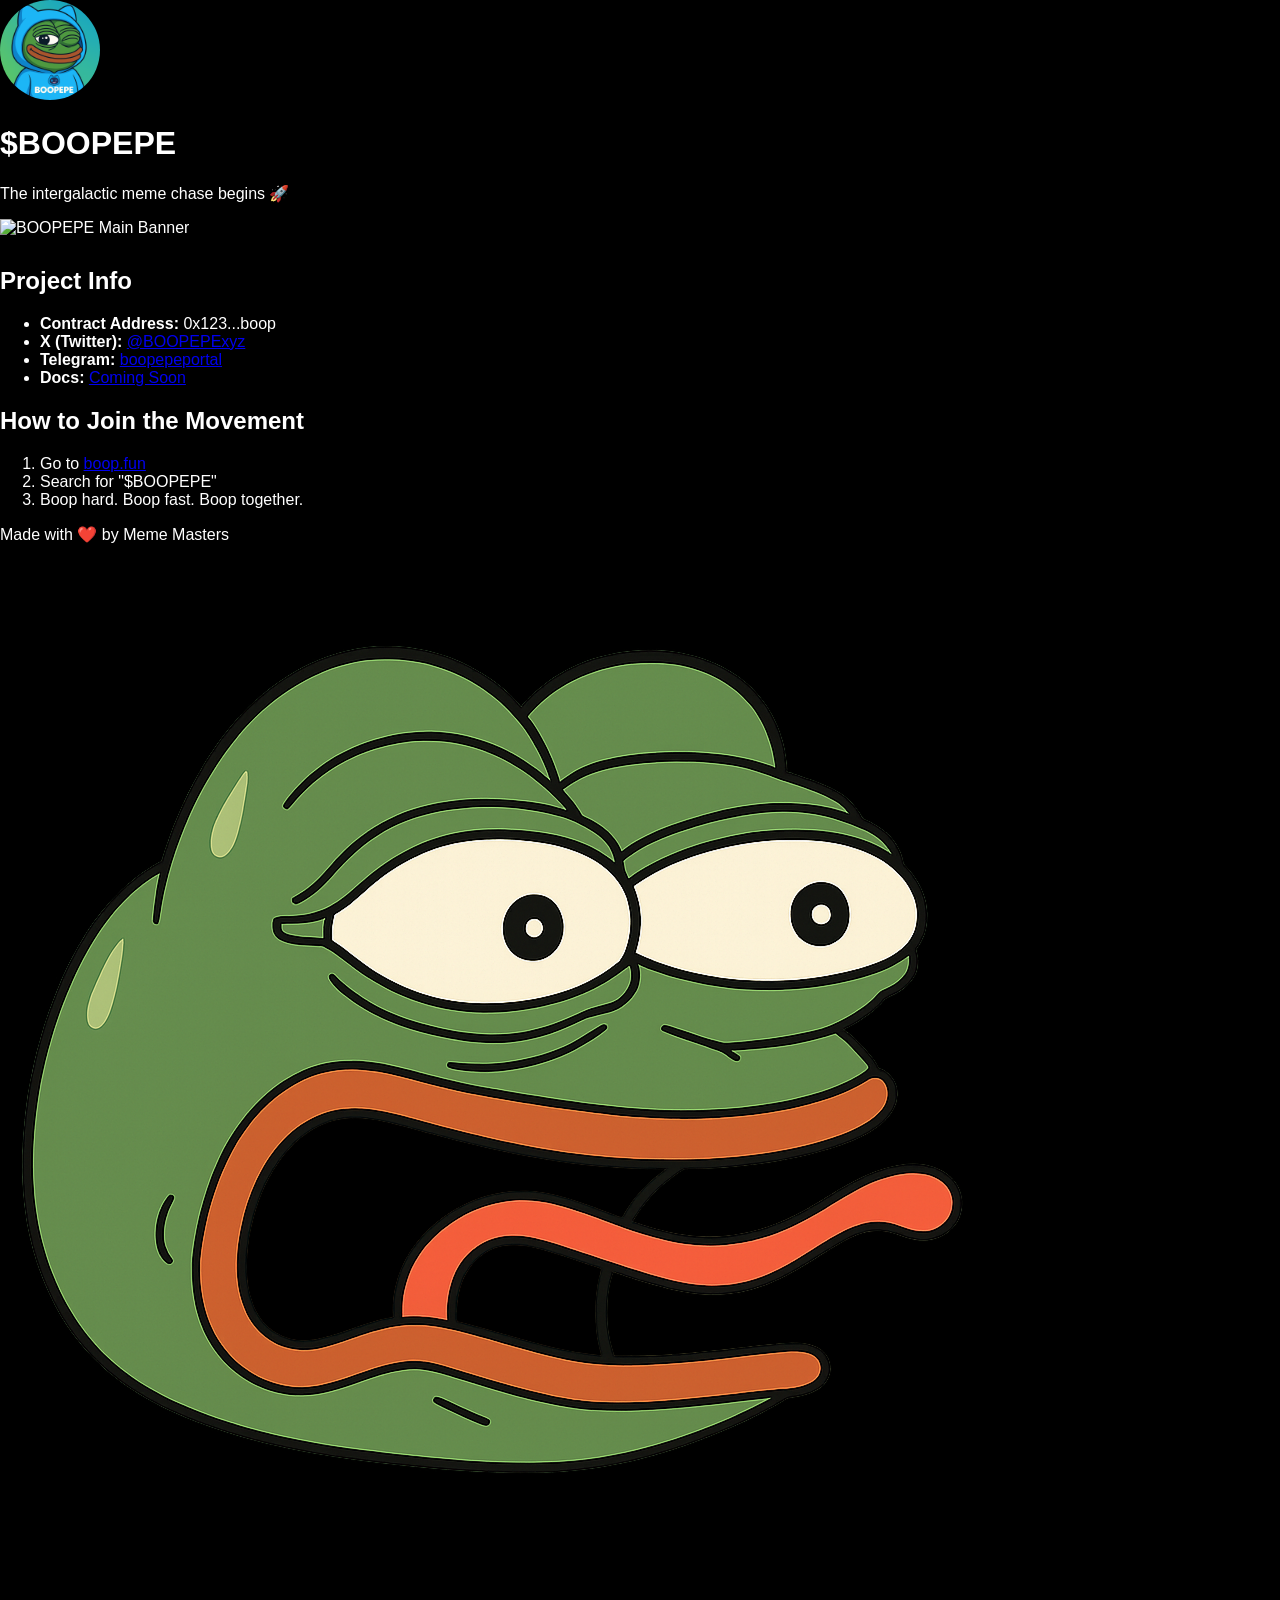
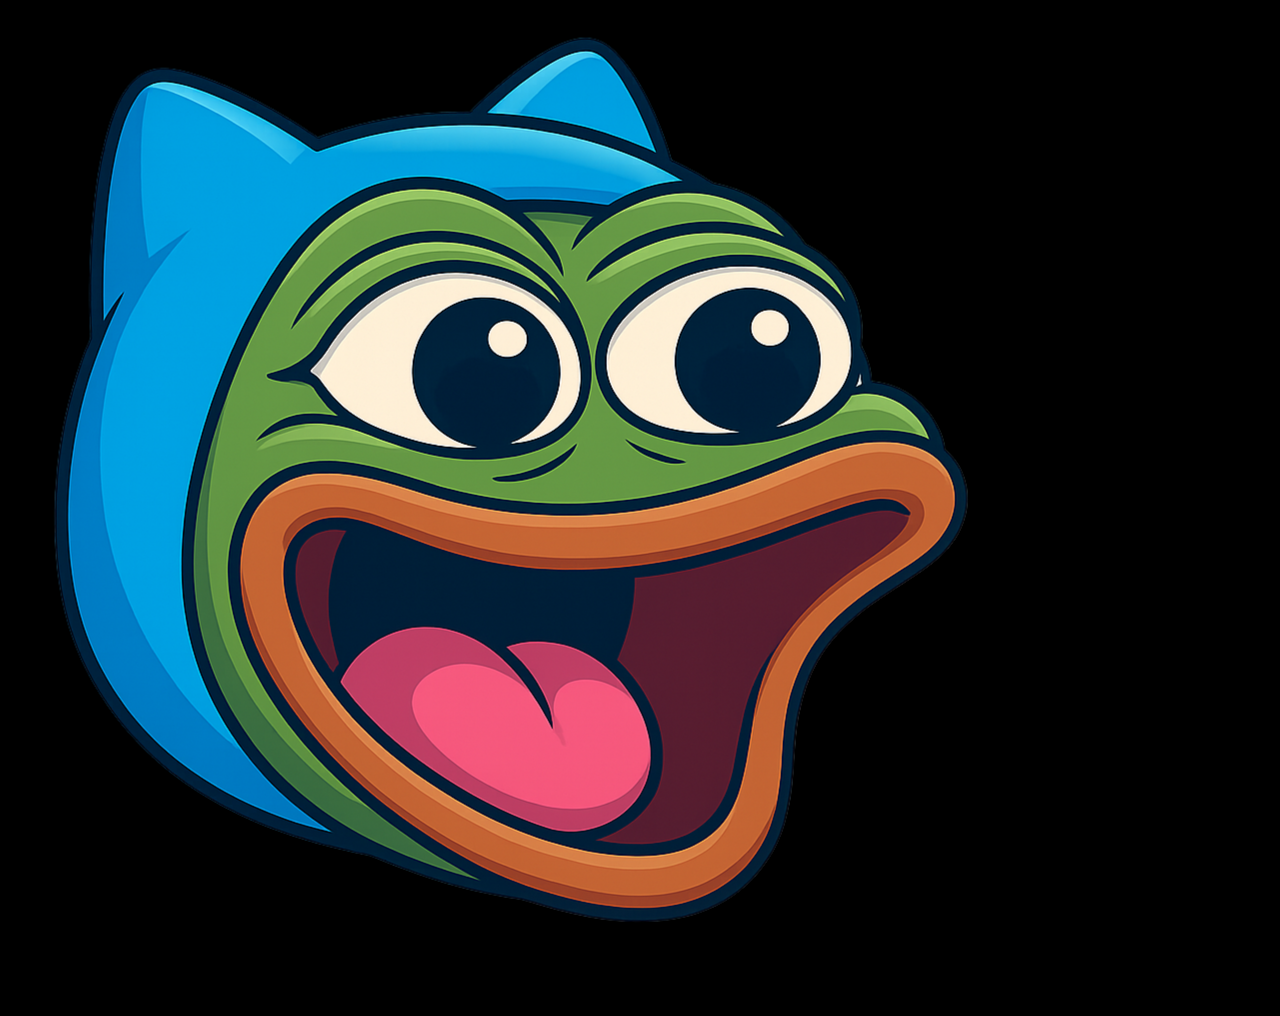
==== index.html @ b784c228 "Update index.html" ====
<!DOCTYPE html>
<html lang="en">
<head>
  <meta charset="UTF-8" />
  <meta name="viewport" content="width=device-width, initial-scale=1.0" />
  <title>BOOPEPE | Meme Revolution</title>
  <link rel="stylesheet" href="style.css" />
  <link href="https://fonts.googleapis.com/css2?family=Press+Start+2P&family=Inter:wght@400;700&display=swap" rel="stylesheet">
</head>
<body>
  <div class="wrapper">
    <header class="hero">
      <img src="avatar.png" alt="BOOPEPE Avatar" class="avatar" />
      <div class="hero-text">
        <h1>$BOOPEPE</h1>
        <p>The intergalactic meme chase begins 🚀</p>
      </div>
    </header>

    <section class="main-banner">
      <img src="main.png" alt="BOOPEPE Main Banner" class="main-image" />
    </section>

    <section class="info">
      <h2>Project Info</h2>
      <ul>
        <li><strong>Contract Address:</strong> <span class="copy">0x123...boop</span></li>
        <li><strong>X (Twitter):</strong> <a href="https://x.com/BOOPEPExyz" target="_blank">@BOOPEPExyz</a></li>
        <li><strong>Telegram:</strong> <a href="https://t.me/boopepeportal" target="_blank">boopepeportal</a></li>
        <li><strong>Docs:</strong> <a href="#" target="_blank">Coming Soon</a></li>
      </ul>
    </section>

    <section class="how-to">
      <h2>How to Join the Movement</h2>
      <ol>
        <li>Go to <a href="https://boop.fun" target="_blank">boop.fun</a></li>
        <li>Search for "$BOOPEPE"</li>
        <li>Boop hard. Boop fast. Boop together.</li>
      </ol>
    </section>

    <footer>
      <p>Made with ❤️ by Meme Masters</p>
    </footer>
  </div>

  <img src="peperun.png" id="pepe" class="runner" alt="Pepe running" />
  <img src="poopepeeat.png" id="poopepe" class="chaser" alt="BOOPEPE chasing" />
  <audio id="bonkSound" src="bonk.mp3"></audio>

  <script>
    const pepe = document.getElementById("pepe");
    const poopepe = document.getElementById("poopepe");
    const sound = document.getElementById("bonkSound");

    let mouseX = 0;
    let mouseY = 0;
    let x = 100;
    let y = 100;
    let chaseX = 50;
    let chaseY = 50;

    document.addEventListener("mousemove", (e) => {
      mouseX = e.clientX;
      mouseY = e.clientY;
    });

    function moveCharacters() {
      x += (mouseX - x) * 0.1;
      y += (mouseY - y) * 0.1;
      chaseX += (x - chaseX) * 0.08;
      chaseY += (y - chaseY) * 0.08;

      pepe.style.transform = `translate(${x}px, ${y}px)`;
      poopepe.style.transform = `translate(${chaseX}px, ${chaseY}px)`;

      const distance = Math.hypot(chaseX - x, chaseY - y);
      if (distance < 50) {
        sound.play();
      }

      requestAnimationFrame(moveCharacters);
    }

    moveCharacters();
  </script>
</body>
</html>
---- style.css ----
body {
  margin: 0;
  padding: 0;
  background: #000;
  font-family: sans-serif;
  color: #fff;
  overflow-y: scroll;
}

#main-container {
  padding: 40px;
  text-align: center;
}

.avatar {
  width: 100px;
  border-radius: 50%;
}

.main-meme, .rocket {
  width: 80%;
  max-width: 600px;
  margin-top: 20px;
}

.info {
  margin-top: 30px;
  font-size: 16px;
}

.character {
  position: absolute;
  width: 80px;
  transition: 0.05s;
  pointer-events: none;
  z-index: 999;
}
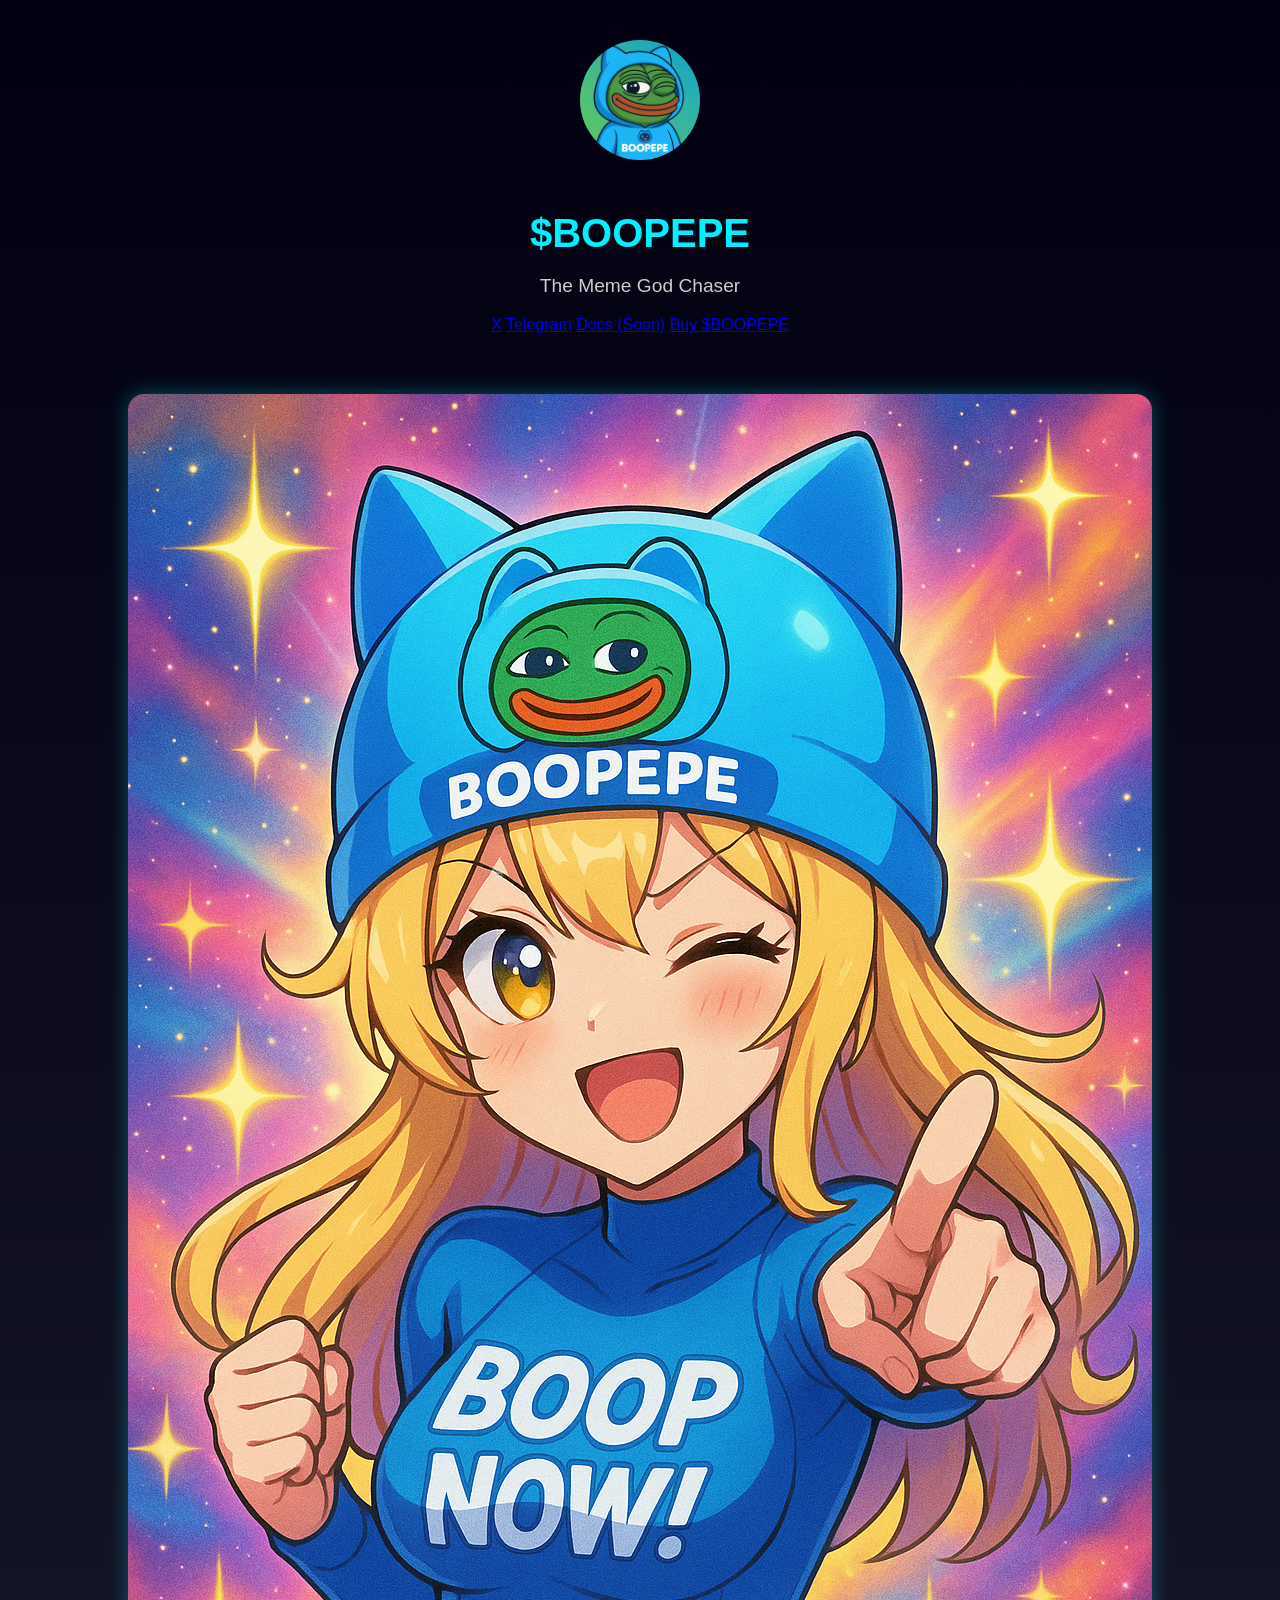
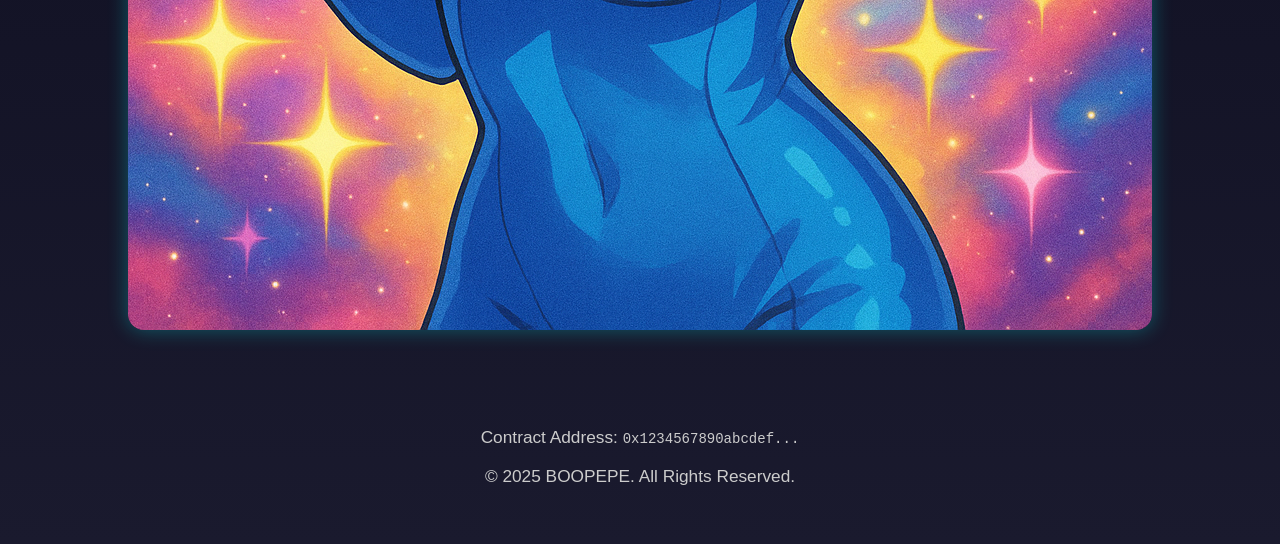
==== commit 83e5e5b5: "Update index.html" ====
--- a/index.html
+++ b/index.html
@@ -3,87 +3,80 @@
 <head>
   <meta charset="UTF-8" />
   <meta name="viewport" content="width=device-width, initial-scale=1.0" />
-  <title>BOOPEPE | Meme Revolution</title>
+  <title>$BOOPEPE - Meme Revolution</title>
   <link rel="stylesheet" href="style.css" />
-  <link href="https://fonts.googleapis.com/css2?family=Press+Start+2P&family=Inter:wght@400;700&display=swap" rel="stylesheet">
 </head>
 <body>
-  <div class="wrapper">
-    <header class="hero">
-      <img src="avatar.png" alt="BOOPEPE Avatar" class="avatar" />
-      <div class="hero-text">
-        <h1>$BOOPEPE</h1>
-        <p>The intergalactic meme chase begins 🚀</p>
-      </div>
-    </header>
+  <header class="hero">
+    <img src="avatar.png" alt="$BOOPEPE Avatar" class="avatar" />
+    <h1 class="title">$BOOPEPE</h1>
+    <p class="tagline">The Meme God Chaser</p>
+    <div class="links">
+      <a href="https://x.com/BOOPEPExyz" target="_blank">X</a>
+      <a href="https://t.me/boopepeportal" target="_blank">Telegram</a>
+      <a href="#" target="_blank">Docs (Soon)</a>
+      <a href="#" target="_blank">Buy $BOOPEPE</a>
+    </div>
+  </header>
 
-    <section class="main-banner">
-      <img src="main.png" alt="BOOPEPE Main Banner" class="main-image" />
-    </section>
+  <main>
+    <img src="main-banner.png" alt="$BOOPEPE Main Banner" class="main-banner" />
+  </main>
 
-    <section class="info">
-      <h2>Project Info</h2>
-      <ul>
-        <li><strong>Contract Address:</strong> <span class="copy">0x123...boop</span></li>
-        <li><strong>X (Twitter):</strong> <a href="https://x.com/BOOPEPExyz" target="_blank">@BOOPEPExyz</a></li>
-        <li><strong>Telegram:</strong> <a href="https://t.me/boopepeportal" target="_blank">boopepeportal</a></li>
-        <li><strong>Docs:</strong> <a href="#" target="_blank">Coming Soon</a></li>
-      </ul>
-    </section>
+  <footer>
+    <p>Contract Address: <code>0x1234567890abcdef...</code></p>
+    <p>© 2025 BOOPEPE. All Rights Reserved.</p>
+  </footer>
 
-    <section class="how-to">
-      <h2>How to Join the Movement</h2>
-      <ol>
-        <li>Go to <a href="https://boop.fun" target="_blank">boop.fun</a></li>
-        <li>Search for "$BOOPEPE"</li>
-        <li>Boop hard. Boop fast. Boop together.</li>
-      </ol>
-    </section>
+  <!-- Animated Runners -->
+  <img src="peperun.png" id="peperun" class="runner" />
+  <img src="poopepeeat.png" id="poopepeeat" class="runner" />
 
-    <footer>
-      <p>Made with ❤️ by Meme Masters</p>
-    </footer>
-  </div>
-
-  <img src="peperun.png" id="pepe" class="runner" alt="Pepe running" />
-  <img src="poopepeeat.png" id="poopepe" class="chaser" alt="BOOPEPE chasing" />
   <audio id="bonkSound" src="bonk.mp3"></audio>
 
   <script>
-    const pepe = document.getElementById("pepe");
-    const poopepe = document.getElementById("poopepe");
-    const sound = document.getElementById("bonkSound");
+    const pepe = document.getElementById("peperun");
+    const poopepe = document.getElementById("poopepeeat");
+    const bonkSound = document.getElementById("bonkSound");
 
-    let mouseX = 0;
-    let mouseY = 0;
-    let x = 100;
-    let y = 100;
-    let chaseX = 50;
-    let chaseY = 50;
+    let mouseX = 0, mouseY = 0;
 
     document.addEventListener("mousemove", (e) => {
       mouseX = e.clientX;
       mouseY = e.clientY;
     });
 
-    function moveCharacters() {
-      x += (mouseX - x) * 0.1;
-      y += (mouseY - y) * 0.1;
-      chaseX += (x - chaseX) * 0.08;
-      chaseY += (y - chaseY) * 0.08;
+    function movePepe() {
+      const rect = pepe.getBoundingClientRect();
+      const dx = mouseX - rect.left;
+      const dy = mouseY - rect.top;
+      pepe.style.left = rect.left + dx * 0.05 + "px";
+      pepe.style.top = rect.top + dy * 0.05 + "px";
 
-      pepe.style.transform = `translate(${x}px, ${y}px)`;
-      poopepe.style.transform = `translate(${chaseX}px, ${chaseY}px)`;
+      const px = parseFloat(pepe.style.left) || 0;
+      const py = parseFloat(pepe.style.top) || 0;
+      const dx2 = px - (parseFloat(poopepe.style.left) || 0);
+      const dy2 = py - (parseFloat(poopepe.style.top) || 0);
+      poopepe.style.left = (parseFloat(poopepe.style.left) || 0) + dx2 * 0.04 + "px";
+      poopepe.style.top = (parseFloat(poopepe.style.top) || 0) + dy2 * 0.04 + "px";
 
-      const distance = Math.hypot(chaseX - x, chaseY - y);
-      if (distance < 50) {
-        sound.play();
-      }
+      // Distance to trigger bonk
+      const dist = Math.sqrt(dx2 * dx2 + dy2 * dy2);
+      if (dist < 50) bonkSound.play();
 
-      requestAnimationFrame(moveCharacters);
+      requestAnimationFrame(movePepe);
     }
 
-    moveCharacters();
+    // Initial position
+    pepe.style.position = "absolute";
+    pepe.style.left = "300px";
+    pepe.style.top = "300px";
+
+    poopepe.style.position = "absolute";
+    poopepe.style.left = "100px";
+    poopepe.style.top = "100px";
+
+    movePepe();
   </script>
 </body>
 </html>
--- a/style.css
+++ b/style.css
@@ -1,37 +1,105 @@
+/* style.css mới cho trang web BOOPEPE */
+
 body {
   margin: 0;
-  padding: 0;
-  background: #000;
-  font-family: sans-serif;
-  color: #fff;
-  overflow-y: scroll;
+  font-family: 'Segoe UI', Tahoma, Geneva, Verdana, sans-serif;
+  background: linear-gradient(to bottom, #000010, #1a1a2e);
+  color: white;
+  overflow-x: hidden;
+  min-height: 100vh;
 }
 
-#main-container {
-  padding: 40px;
+header {
   text-align: center;
+  padding: 40px 20px 20px 20px;
 }
 
-.avatar {
-  width: 100px;
+header img {
+  width: 120px;
   border-radius: 50%;
+  margin-bottom: 20px;
 }
 
-.main-meme, .rocket {
-  width: 80%;
-  max-width: 600px;
-  margin-top: 20px;
+h1 {
+  font-size: 2.5em;
+  margin-bottom: 10px;
+  color: #00f0ff;
+}
+
+p {
+  font-size: 1.2em;
+  color: #cccccc;
+}
+
+.main-banner {
+  display: block;
+  max-width: 90%;
+  margin: 40px auto;
+  border-radius: 16px;
+  box-shadow: 0 0 20px rgba(0, 255, 255, 0.3);
 }
 
 .info {
-  margin-top: 30px;
-  font-size: 16px;
+  text-align: center;
+  margin: 40px 20px;
+}
+
+.info a {
+  display: block;
+  color: #00f0ff;
+  font-weight: bold;
+  margin: 10px 0;
+  text-decoration: none;
+  transition: 0.3s;
+}
+
+.info a:hover {
+  color: #ff00aa;
+}
+
+canvas {
+  position: fixed;
+  top: 0;
+  left: 0;
+  pointer-events: none;
+  z-index: 1;
+}
+
+#game-container {
+  position: relative;
+  z-index: 2;
 }
 
 .character {
   position: absolute;
-  width: 80px;
-  transition: 0.05s;
-  pointer-events: none;
-  z-index: 999;
+  width: 64px;
+  height: 64px;
+  transition: transform 0.1s linear;
+  z-index: 3;
 }
+
+footer {
+  text-align: center;
+  padding: 40px 20px;
+  font-size: 0.9em;
+  color: #777;
+}
+
+@media screen and (max-width: 768px) {
+  h1 {
+    font-size: 2em;
+  }
+
+  p {
+    font-size: 1em;
+  }
+
+  .main-banner {
+    width: 95%;
+  }
+
+  .character {
+    width: 48px;
+    height: 48px;
+  }
+}
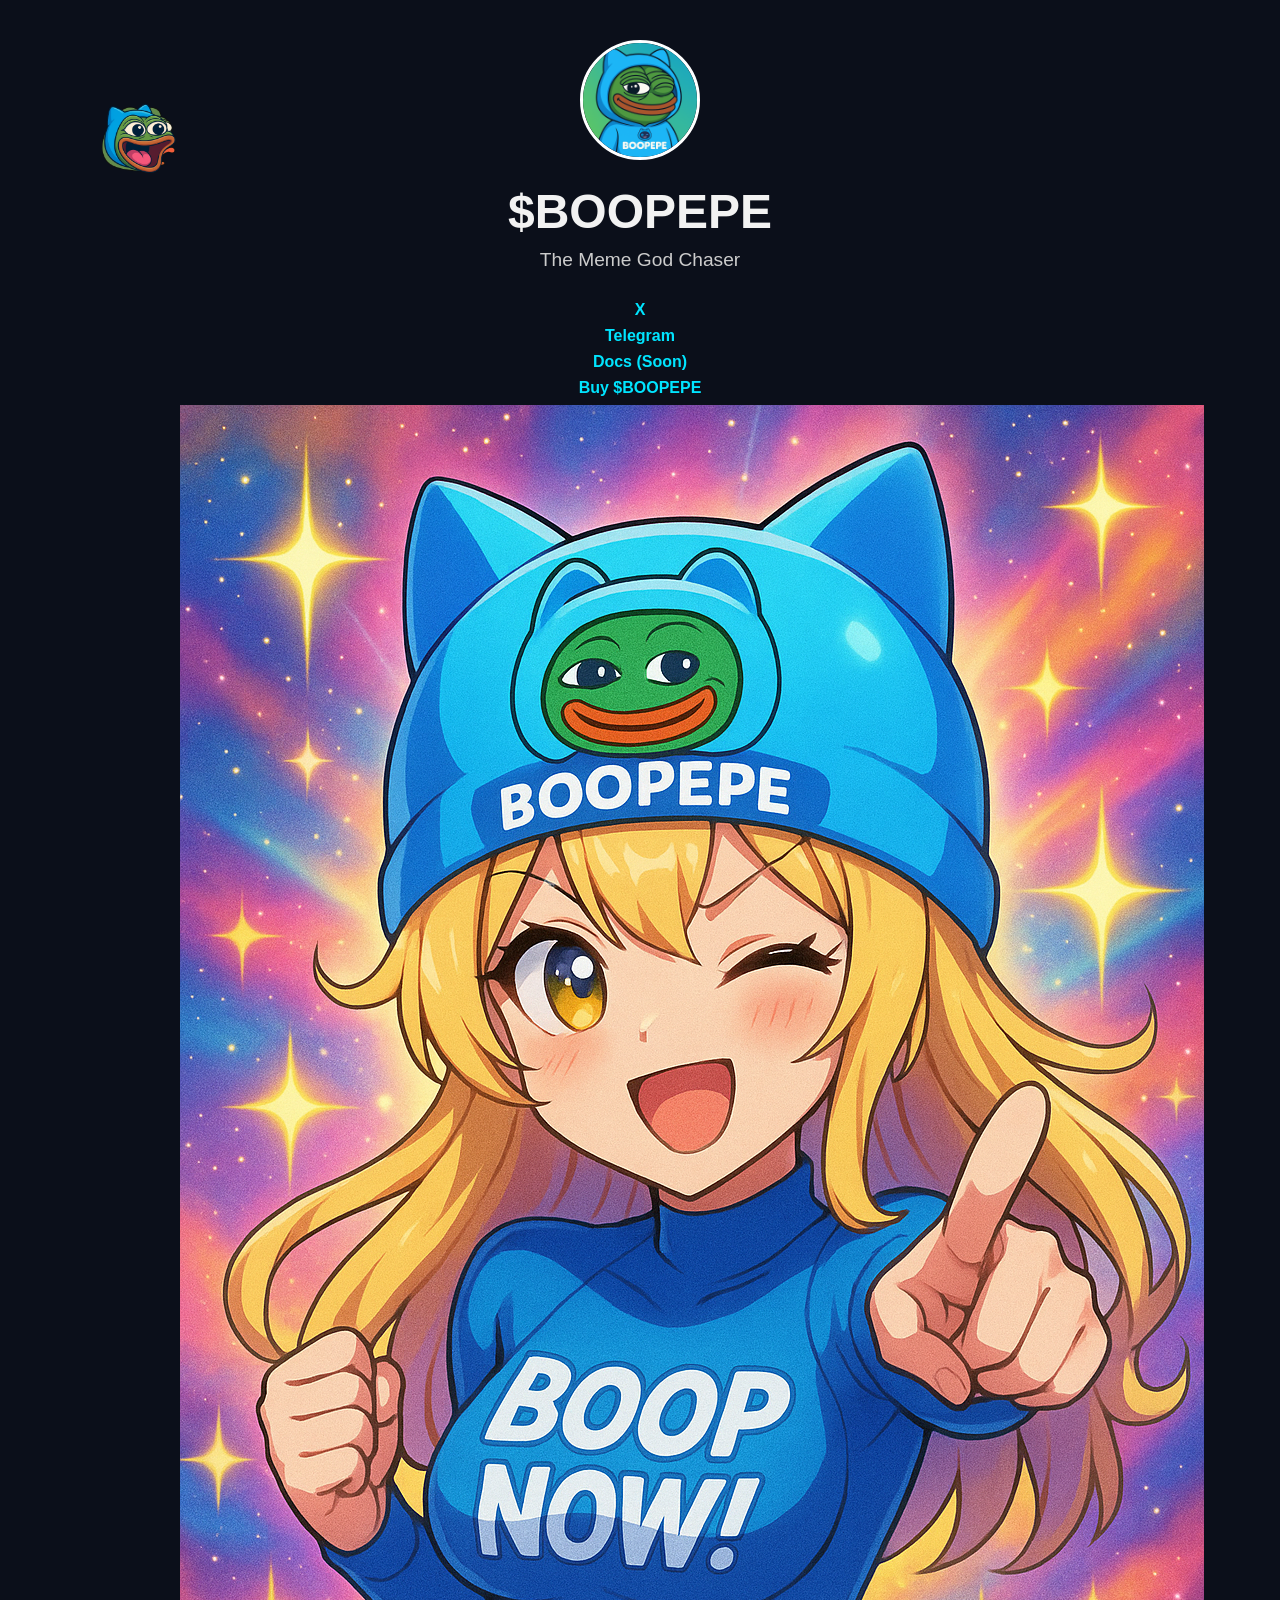
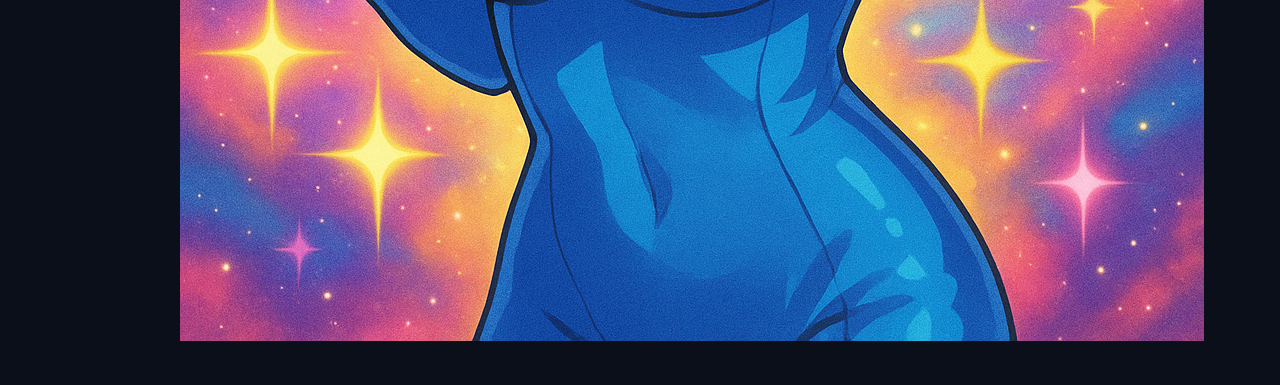
==== commit ef320f8c: "Update index.html" ====
--- a/index.html
+++ b/index.html
@@ -3,80 +3,69 @@
 <head>
   <meta charset="UTF-8" />
   <meta name="viewport" content="width=device-width, initial-scale=1.0" />
-  <title>$BOOPEPE - Meme Revolution</title>
+  <title>$BOOPEPE</title>
   <link rel="stylesheet" href="style.css" />
 </head>
 <body>
-  <header class="hero">
-    <img src="avatar.png" alt="$BOOPEPE Avatar" class="avatar" />
-    <h1 class="title">$BOOPEPE</h1>
-    <p class="tagline">The Meme God Chaser</p>
-    <div class="links">
-      <a href="https://x.com/BOOPEPExyz" target="_blank">X</a>
-      <a href="https://t.me/boopepeportal" target="_blank">Telegram</a>
-      <a href="#" target="_blank">Docs (Soon)</a>
-      <a href="#" target="_blank">Buy $BOOPEPE</a>
-    </div>
-  </header>
+  <div class="container">
+    <header>
+      <img src="avatar.png" alt="$BOOPEPE Avatar" class="avatar" />
+      <h1>$BOOPEPE</h1>
+      <p class="subtitle">The Meme God Chaser</p>
+      <div class="links">
+        <a href="https://x.com/BOOPEPExyz" target="_blank">X</a>
+        <a href="https://t.me/boopepeportal" target="_blank">Telegram</a>
+        <a href="#">Docs (Soon)</a>
+        <a href="#">Buy $BOOPEPE</a>
+      </div>
+    </header>
 
-  <main>
-    <img src="main-banner.png" alt="$BOOPEPE Main Banner" class="main-banner" />
-  </main>
+    <main>
+      <img src="main-banner.png" alt="Main Banner" class="main-banner" />
+    </main>
+  </div>
 
-  <footer>
-    <p>Contract Address: <code>0x1234567890abcdef...</code></p>
-    <p>© 2025 BOOPEPE. All Rights Reserved.</p>
-  </footer>
-
-  <!-- Animated Runners -->
-  <img src="peperun.png" id="peperun" class="runner" />
-  <img src="poopepeeat.png" id="poopepeeat" class="runner" />
-
-  <audio id="bonkSound" src="bonk.mp3"></audio>
+  <!-- Animated Meme Characters -->
+  <img src="peperun.png" class="character" id="peperun" alt="Pepe Running" />
+  <img src="poopepeeat.png" class="character" id="poopepeeat" alt="Poopepe Chasing" />
+  <audio id="bonk" src="bonk.mp3" preload="auto"></audio>
 
   <script>
     const pepe = document.getElementById("peperun");
     const poopepe = document.getElementById("poopepeeat");
-    const bonkSound = document.getElementById("bonkSound");
+    const bonkSound = document.getElementById("bonk");
 
-    let mouseX = 0, mouseY = 0;
+    let pepeX = 100, pepeY = 100;
+    let poopepeX = 50, poopepeY = 50;
 
     document.addEventListener("mousemove", (e) => {
-      mouseX = e.clientX;
-      mouseY = e.clientY;
+      pepeX = e.clientX;
+      pepeY = e.clientY;
     });
 
-    function movePepe() {
-      const rect = pepe.getBoundingClientRect();
-      const dx = mouseX - rect.left;
-      const dy = mouseY - rect.top;
-      pepe.style.left = rect.left + dx * 0.05 + "px";
-      pepe.style.top = rect.top + dy * 0.05 + "px";
+    function animate() {
+      const currentX = parseFloat(pepe.style.left) || 0;
+      const currentY = parseFloat(pepe.style.top) || 0;
+      const dx = pepeX - currentX;
+      const dy = pepeY - currentY;
+      pepe.style.left = currentX + dx * 0.2 + "px";
+      pepe.style.top = currentY + dy * 0.2 + "px";
 
-      const px = parseFloat(pepe.style.left) || 0;
-      const py = parseFloat(pepe.style.top) || 0;
-      const dx2 = px - (parseFloat(poopepe.style.left) || 0);
-      const dy2 = py - (parseFloat(poopepe.style.top) || 0);
-      poopepe.style.left = (parseFloat(poopepe.style.left) || 0) + dx2 * 0.04 + "px";
-      poopepe.style.top = (parseFloat(poopepe.style.top) || 0) + dy2 * 0.04 + "px";
+      const pX = parseFloat(poopepe.style.left) || 0;
+      const pY = parseFloat(poopepe.style.top) || 0;
+      const pdx = (parseFloat(pepe.style.left) || 0) - pX;
+      const pdy = (parseFloat(pepe.style.top) || 0) - pY;
+      poopepe.style.left = pX + pdx * 0.1 + "px";
+      poopepe.style.top = pY + pdy * 0.1 + "px";
 
-      // Distance to trigger bonk
-      const dist = Math.sqrt(dx2 * dx2 + dy2 * dy2);
-      if (dist < 50) bonkSound.play();
+      const dist = Math.sqrt(pdx * pdx + pdy * pdy);
+      if (dist < 40) {
+        bonkSound.play();
+      }
 
-      requestAnimationFrame(movePepe);
+      requestAnimationFrame(animate);
     }
-
-    // Initial position
-    pepe.style.position = "absolute";
-    pepe.style.left = "300px";
-    pepe.style.top = "300px";
-
-    poopepe.style.position = "absolute";
-    poopepe.style.left = "100px";
-    poopepe.style.top = "100px";
-
-    movePepe();
+    animate();
   </script>
 </body>
 </html>
--- a/style.css
+++ b/style.css
@@ -1,105 +1,110 @@
-/* style.css mới cho trang web BOOPEPE */
+/* Reset mặc định */
+* {
+  margin: 0;
+  padding: 0;
+  box-sizing: border-box;
+}
 
 body {
-  margin: 0;
-  font-family: 'Segoe UI', Tahoma, Geneva, Verdana, sans-serif;
-  background: linear-gradient(to bottom, #000010, #1a1a2e);
-  color: white;
+  background: #0b0f1a;
+  font-family: 'Arial', sans-serif;
+  color: #fff;
   overflow-x: hidden;
-  min-height: 100vh;
+  background-image: url('galaxy-bg.jpg'); /* nếu có ảnh nền tĩnh */
+  background-size: cover;
+  background-position: center;
 }
 
-header {
+.container {
+  max-width: 960px;
+  margin: auto;
+  padding: 40px 20px;
   text-align: center;
-  padding: 40px 20px 20px 20px;
 }
 
-header img {
-  width: 120px;
-  border-radius: 50%;
+h1 {
+  font-size: 3rem;
+  margin-bottom: 10px;
+  color: #f2f2f2;
+}
+
+p {
+  font-size: 1.2rem;
+  color: #ccc;
   margin-bottom: 20px;
 }
 
-h1 {
-  font-size: 2.5em;
-  margin-bottom: 10px;
-  color: #00f0ff;
+.banner {
+  width: 100%;
+  max-width: 800px;
+  border-radius: 20px;
+  margin: 20px auto;
+  box-shadow: 0 0 12px rgba(255, 255, 255, 0.2);
 }
 
-p {
-  font-size: 1.2em;
-  color: #cccccc;
+.avatar {
+  width: 120px;
+  height: 120px;
+  border-radius: 50%;
+  margin: 0 auto 20px;
+  border: 3px solid #fff;
 }
 
-.main-banner {
-  display: block;
-  max-width: 90%;
-  margin: 40px auto;
-  border-radius: 16px;
-  box-shadow: 0 0 20px rgba(0, 255, 255, 0.3);
+/* Thông tin */
+.links {
+  margin-top: 30px;
 }
 
-.info {
-  text-align: center;
-  margin: 40px 20px;
+.links a {
+  color: #00e5ff;
+  text-decoration: none;
+  font-weight: bold;
+  display: block;
+  margin: 8px 0;
 }
 
-.info a {
-  display: block;
-  color: #00f0ff;
-  font-weight: bold;
-  margin: 10px 0;
-  text-decoration: none;
-  transition: 0.3s;
+.links a:hover {
+  color: #66ffff;
 }
 
-.info a:hover {
-  color: #ff00aa;
+/* Nhân vật hoạt hình */
+.character {
+  position: absolute;
+  width: 80px;
+  height: 80px;
+  z-index: 999;
+  transition: transform 0.1s linear;
+  pointer-events: none;
 }
 
-canvas {
-  position: fixed;
-  top: 0;
-  left: 0;
-  pointer-events: none;
-  z-index: 1;
-}
-
-#game-container {
-  position: relative;
-  z-index: 2;
-}
-
-.character {
-  position: absolute;
-  width: 64px;
-  height: 64px;
-  transition: transform 0.1s linear;
-  z-index: 3;
+#peperun {
+  z-index: 998;
 }
 
 footer {
+  margin-top: 100px;
+  font-size: 0.9rem;
+  color: #666;
   text-align: center;
-  padding: 40px 20px;
-  font-size: 0.9em;
-  color: #777;
 }
 
-@media screen and (max-width: 768px) {
+/* Mobile responsive */
+@media screen and (max-width: 600px) {
   h1 {
-    font-size: 2em;
+    font-size: 2rem;
   }
 
-  p {
-    font-size: 1em;
+  .banner {
+    width: 100%;
   }
 
-  .main-banner {
-    width: 95%;
+  .avatar {
+    width: 90px;
+    height: 90px;
   }
 
   .character {
-    width: 48px;
-    height: 48px;
+    width: 60px;
+    height: 60px;
   }
 }
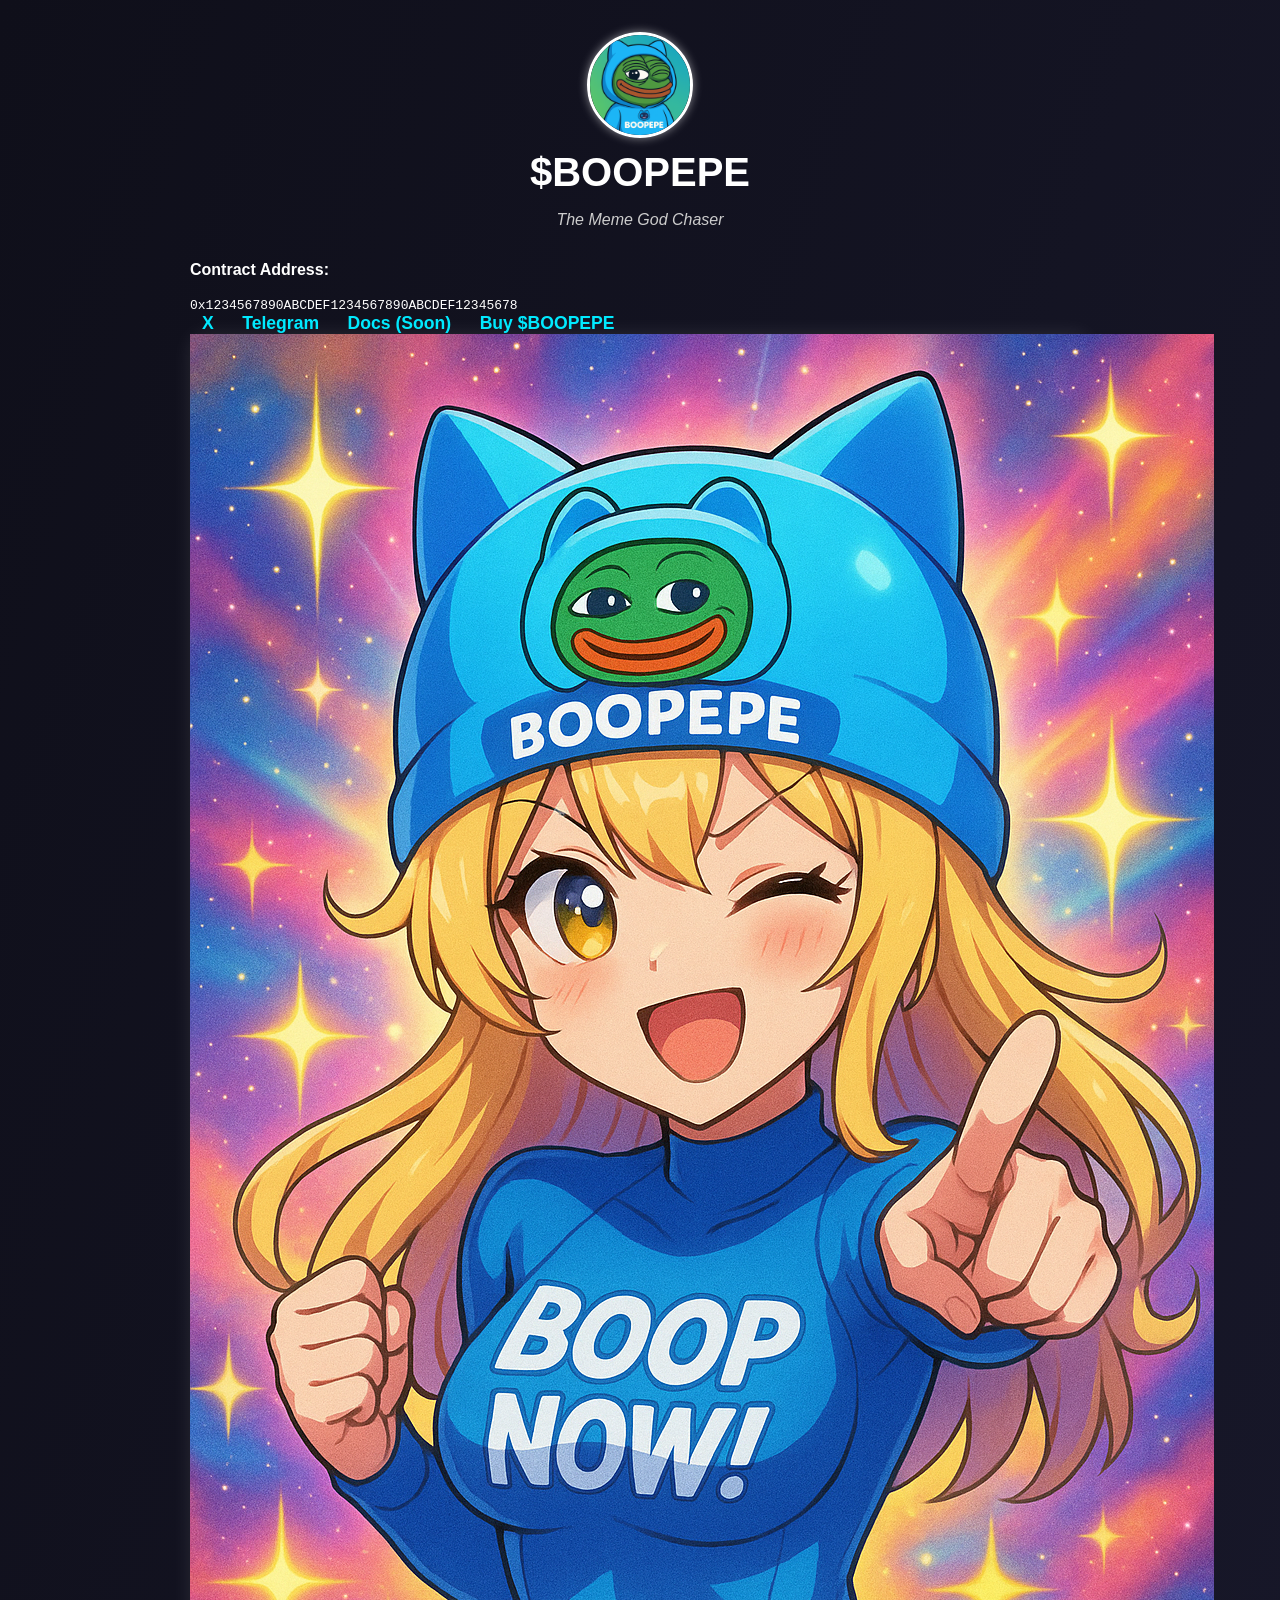
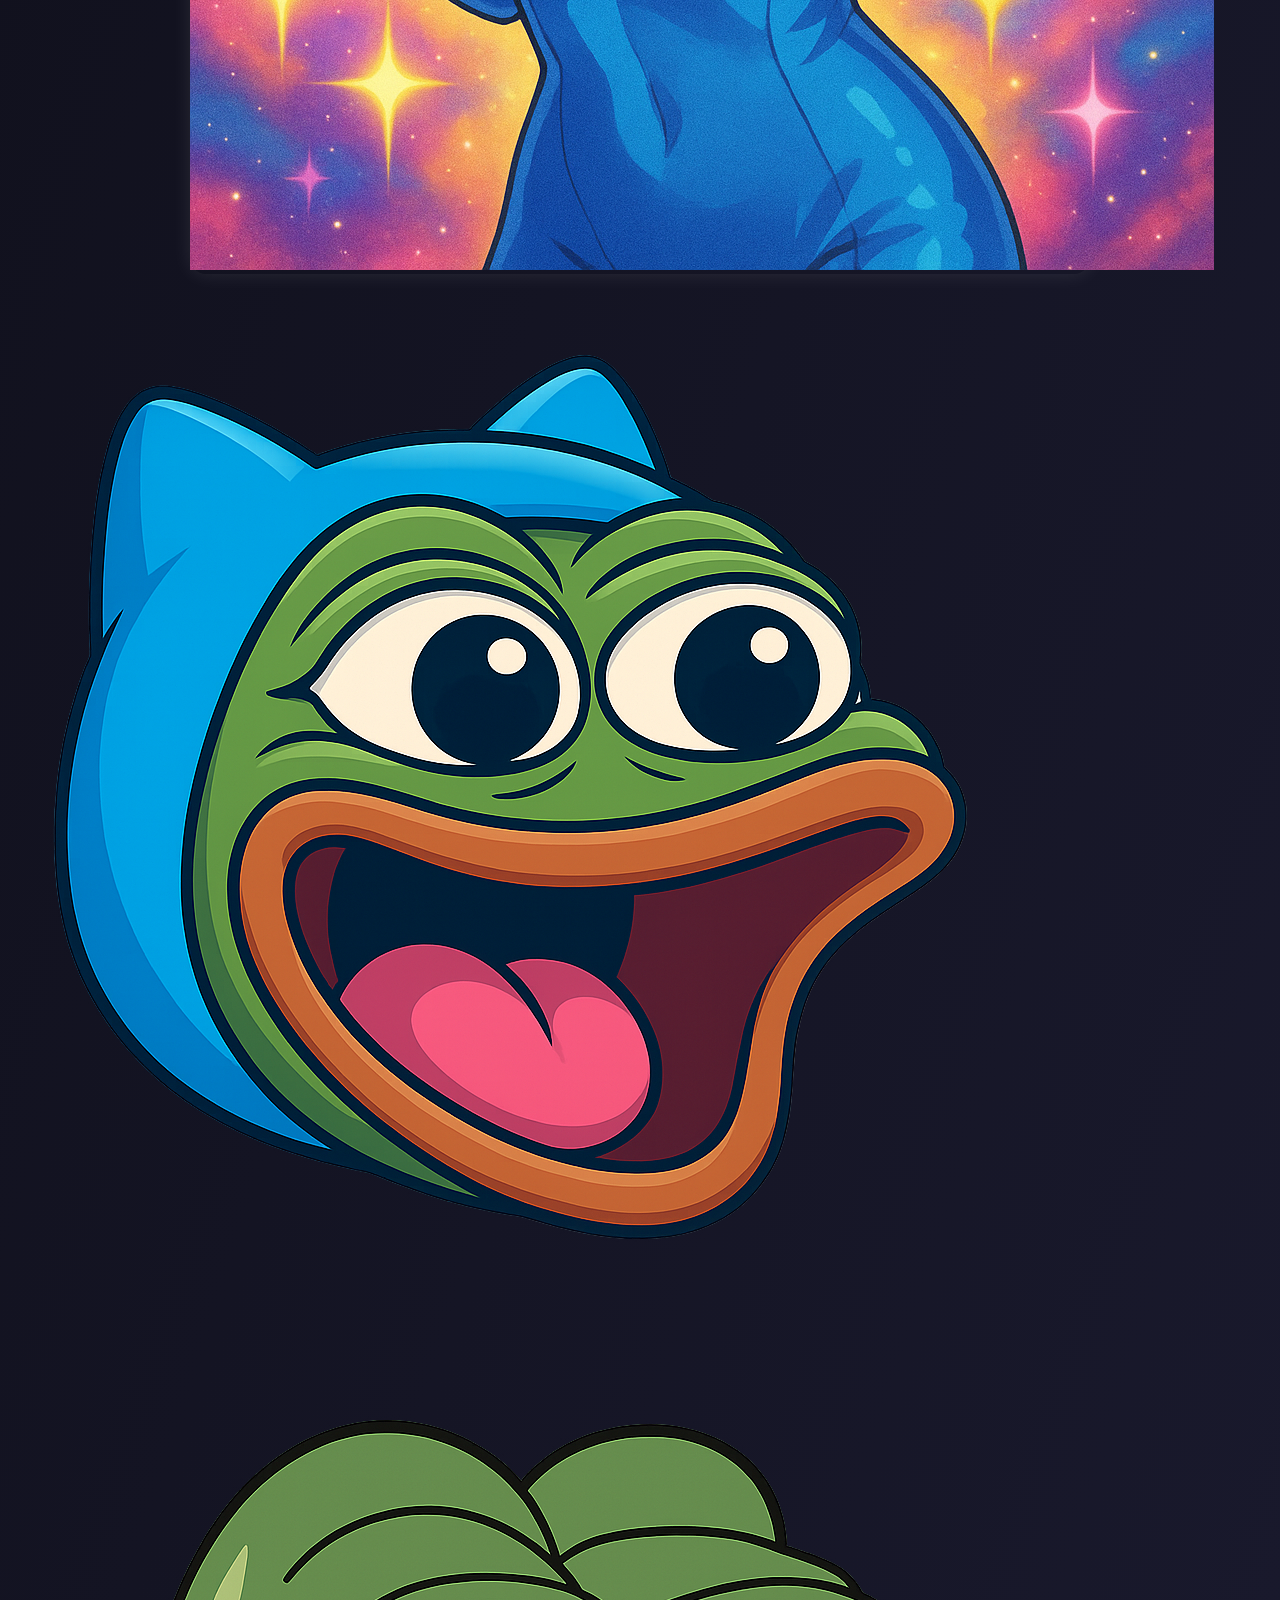
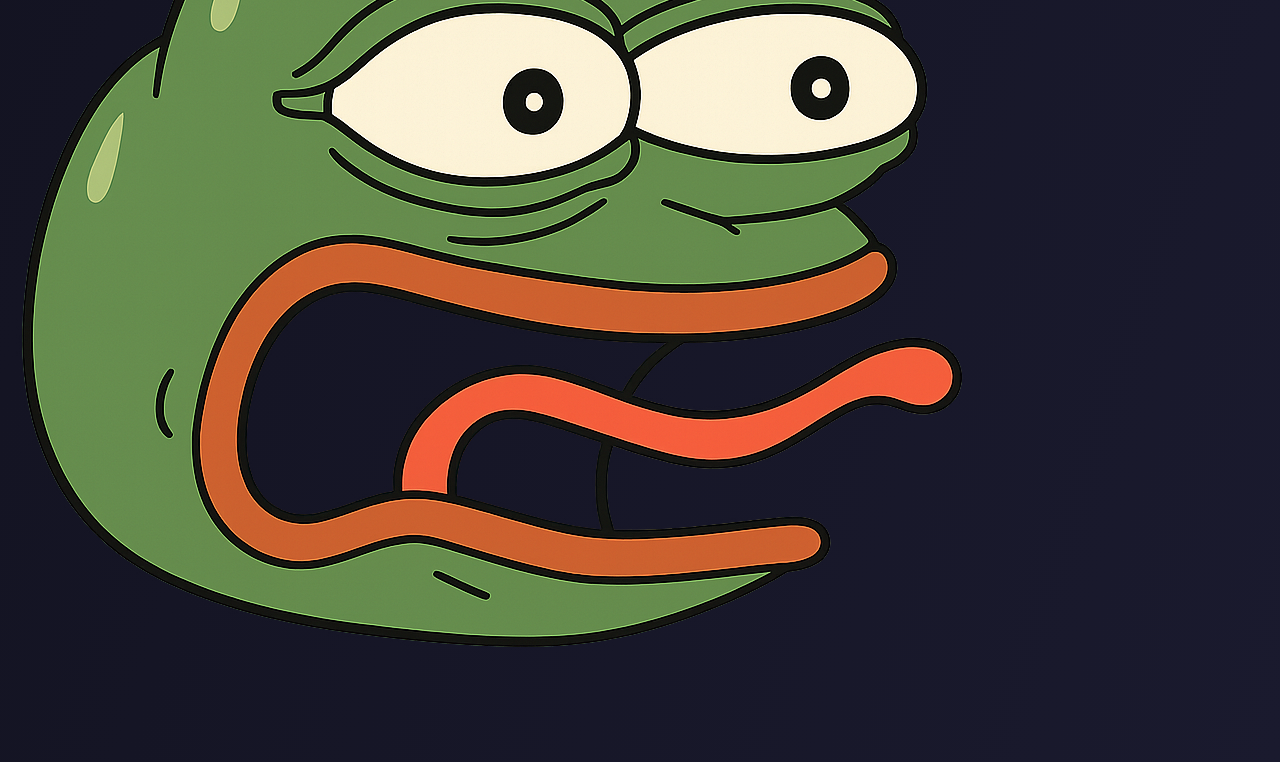
==== commit 6e7e2fbe: "Update index.html" ====
--- a/index.html
+++ b/index.html
@@ -1,71 +1,71 @@
 <!DOCTYPE html>
 <html lang="en">
+
 <head>
   <meta charset="UTF-8" />
   <meta name="viewport" content="width=device-width, initial-scale=1.0" />
-  <title>$BOOPEPE</title>
+  <title>BOOPEPE - The Meme God Chaser</title>
   <link rel="stylesheet" href="style.css" />
 </head>
+
 <body>
   <div class="container">
     <header>
-      <img src="avatar.png" alt="$BOOPEPE Avatar" class="avatar" />
+      <img src="avatar.png" alt="BOOPEPE Avatar" class="avatar" />
       <h1>$BOOPEPE</h1>
       <p class="subtitle">The Meme God Chaser</p>
+    </header>
+
+    <section class="cta">
+      <div class="info-box">
+        <p><strong>Contract Address:</strong></p>
+        <code class="ca">0x1234567890ABCDEF1234567890ABCDEF12345678</code>
+      </div>
       <div class="links">
         <a href="https://x.com/BOOPEPExyz" target="_blank">X</a>
         <a href="https://t.me/boopepeportal" target="_blank">Telegram</a>
-        <a href="#">Docs (Soon)</a>
-        <a href="#">Buy $BOOPEPE</a>
+        <a href="#" target="_blank" class="soon">Docs (Soon)</a>
+        <a href="https://boop.fun" target="_blank" class="boop-button">Buy $BOOPEPE</a>
       </div>
-    </header>
+    </section>
 
-    <main>
-      <img src="main-banner.png" alt="Main Banner" class="main-banner" />
-    </main>
+    <section class="main-banner">
+      <img src="main-banner.png" alt="Main Meme Banner" class="banner" />
+    </section>
   </div>
 
-  <!-- Animated Meme Characters -->
-  <img src="peperun.png" class="character" id="peperun" alt="Pepe Running" />
-  <img src="poopepeeat.png" class="character" id="poopepeeat" alt="Poopepe Chasing" />
-  <audio id="bonk" src="bonk.mp3" preload="auto"></audio>
+  <img src="poopepeeat.png" id="poopepeeat" class="runner" />
+  <img src="peperun.png" id="peperun" class="runner" />
+
+  <audio id="bonkSound" src="bonk.mp3" preload="auto"></audio>
 
   <script>
-    const pepe = document.getElementById("peperun");
-    const poopepe = document.getElementById("poopepeeat");
-    const bonkSound = document.getElementById("bonk");
+    const pepe = document.getElementById('peperun');
+    const poopepe = document.getElementById('poopepeeat');
+    const bonkSound = document.getElementById('bonkSound');
 
-    let pepeX = 100, pepeY = 100;
-    let poopepeX = 50, poopepeY = 50;
-
-    document.addEventListener("mousemove", (e) => {
-      pepeX = e.clientX;
-      pepeY = e.clientY;
+    document.addEventListener('mousemove', (e) => {
+      pepe.style.left = `${e.clientX}px`;
+      pepe.style.top = `${e.clientY}px`;
     });
 
-    function animate() {
-      const currentX = parseFloat(pepe.style.left) || 0;
-      const currentY = parseFloat(pepe.style.top) || 0;
-      const dx = pepeX - currentX;
-      const dy = pepeY - currentY;
-      pepe.style.left = currentX + dx * 0.2 + "px";
-      pepe.style.top = currentY + dy * 0.2 + "px";
+    function follow() {
+      const px = parseInt(pepe.style.left || 0);
+      const py = parseInt(pepe.style.top || 0);
+      const cx = parseInt(poopepe.style.left || 0);
+      const cy = parseInt(poopepe.style.top || 0);
+      const dx = (px - cx) * 0.05;
+      const dy = (py - cy) * 0.05;
 
-      const pX = parseFloat(poopepe.style.left) || 0;
-      const pY = parseFloat(poopepe.style.top) || 0;
-      const pdx = (parseFloat(pepe.style.left) || 0) - pX;
-      const pdy = (parseFloat(pepe.style.top) || 0) - pY;
-      poopepe.style.left = pX + pdx * 0.1 + "px";
-      poopepe.style.top = pY + pdy * 0.1 + "px";
+      poopepe.style.left = `${cx + dx}px`;
+      poopepe.style.top = `${cy + dy}px`;
 
-      const dist = Math.sqrt(pdx * pdx + pdy * pdy);
-      if (dist < 40) {
-        bonkSound.play();
-      }
+      if (Math.abs(dx) < 5 && Math.abs(dy) < 5) bonkSound.play();
 
-      requestAnimationFrame(animate);
+      requestAnimationFrame(follow);
     }
-    animate();
+    follow();
   </script>
 </body>
+
 </html>
--- a/style.css
+++ b/style.css
@@ -1,110 +1,73 @@
-/* Reset mặc định */
-* {
+body {
   margin: 0;
-  padding: 0;
-  box-sizing: border-box;
-}
-
-body {
-  background: #0b0f1a;
-  font-family: 'Arial', sans-serif;
-  color: #fff;
+  font-family: 'Comic Sans MS', sans-serif;
+  background: linear-gradient(to bottom right, #0f0f1a, #1a1a2e);
+  color: white;
   overflow-x: hidden;
-  background-image: url('galaxy-bg.jpg'); /* nếu có ảnh nền tĩnh */
-  background-size: cover;
-  background-position: center;
 }
 
 .container {
-  max-width: 960px;
-  margin: auto;
-  padding: 40px 20px;
+  max-width: 900px;
+  margin: 0 auto;
+  padding: 2rem;
+}
+
+header {
   text-align: center;
+  margin-bottom: 2rem;
+}
+
+.avatar {
+  width: 100px;
+  border-radius: 50%;
+  border: 3px solid white;
+  box-shadow: 0 0 10px rgba(255, 255, 255, 0.5);
 }
 
 h1 {
-  font-size: 3rem;
-  margin-bottom: 10px;
-  color: #f2f2f2;
+  font-size: 2.5rem;
+  margin: 0.5rem 0;
 }
 
-p {
-  font-size: 1.2rem;
+.subtitle {
   color: #ccc;
-  margin-bottom: 20px;
-}
-
-.banner {
-  width: 100%;
-  max-width: 800px;
-  border-radius: 20px;
-  margin: 20px auto;
-  box-shadow: 0 0 12px rgba(255, 255, 255, 0.2);
-}
-
-.avatar {
-  width: 120px;
-  height: 120px;
-  border-radius: 50%;
-  margin: 0 auto 20px;
-  border: 3px solid #fff;
-}
-
-/* Thông tin */
-.links {
-  margin-top: 30px;
+  margin-bottom: 1rem;
+  font-style: italic;
 }
 
 .links a {
-  color: #00e5ff;
+  margin: 0 0.75rem;
+  color: #00eaff;
+  font-weight: bold;
   text-decoration: none;
-  font-weight: bold;
-  display: block;
-  margin: 8px 0;
+  font-size: 1.1rem;
 }
 
-.links a:hover {
-  color: #66ffff;
+.main-banner {
+  width: 100%;
+  border-radius: 1rem;
+  box-shadow: 0 0 20px rgba(255, 255, 255, 0.1);
 }
 
-/* Nhân vật hoạt hình */
 .character {
-  position: absolute;
+  position: fixed;
   width: 80px;
-  height: 80px;
-  z-index: 999;
-  transition: transform 0.1s linear;
+  height: auto;
   pointer-events: none;
+  z-index: 99;
 }
 
-#peperun {
-  z-index: 998;
-}
-
-footer {
-  margin-top: 100px;
-  font-size: 0.9rem;
-  color: #666;
-  text-align: center;
-}
-
-/* Mobile responsive */
 @media screen and (max-width: 600px) {
   h1 {
     font-size: 2rem;
   }
 
-  .banner {
-    width: 100%;
+  .links a {
+    display: block;
+    margin: 0.5rem 0;
   }
 
-  .avatar {
-    width: 90px;
-    height: 90px;
-  }
-
-  .character {
-    width: 60px;
-    height: 60px;
+  .main-banner {
+    border-radius: 0.5rem;
   }
 }
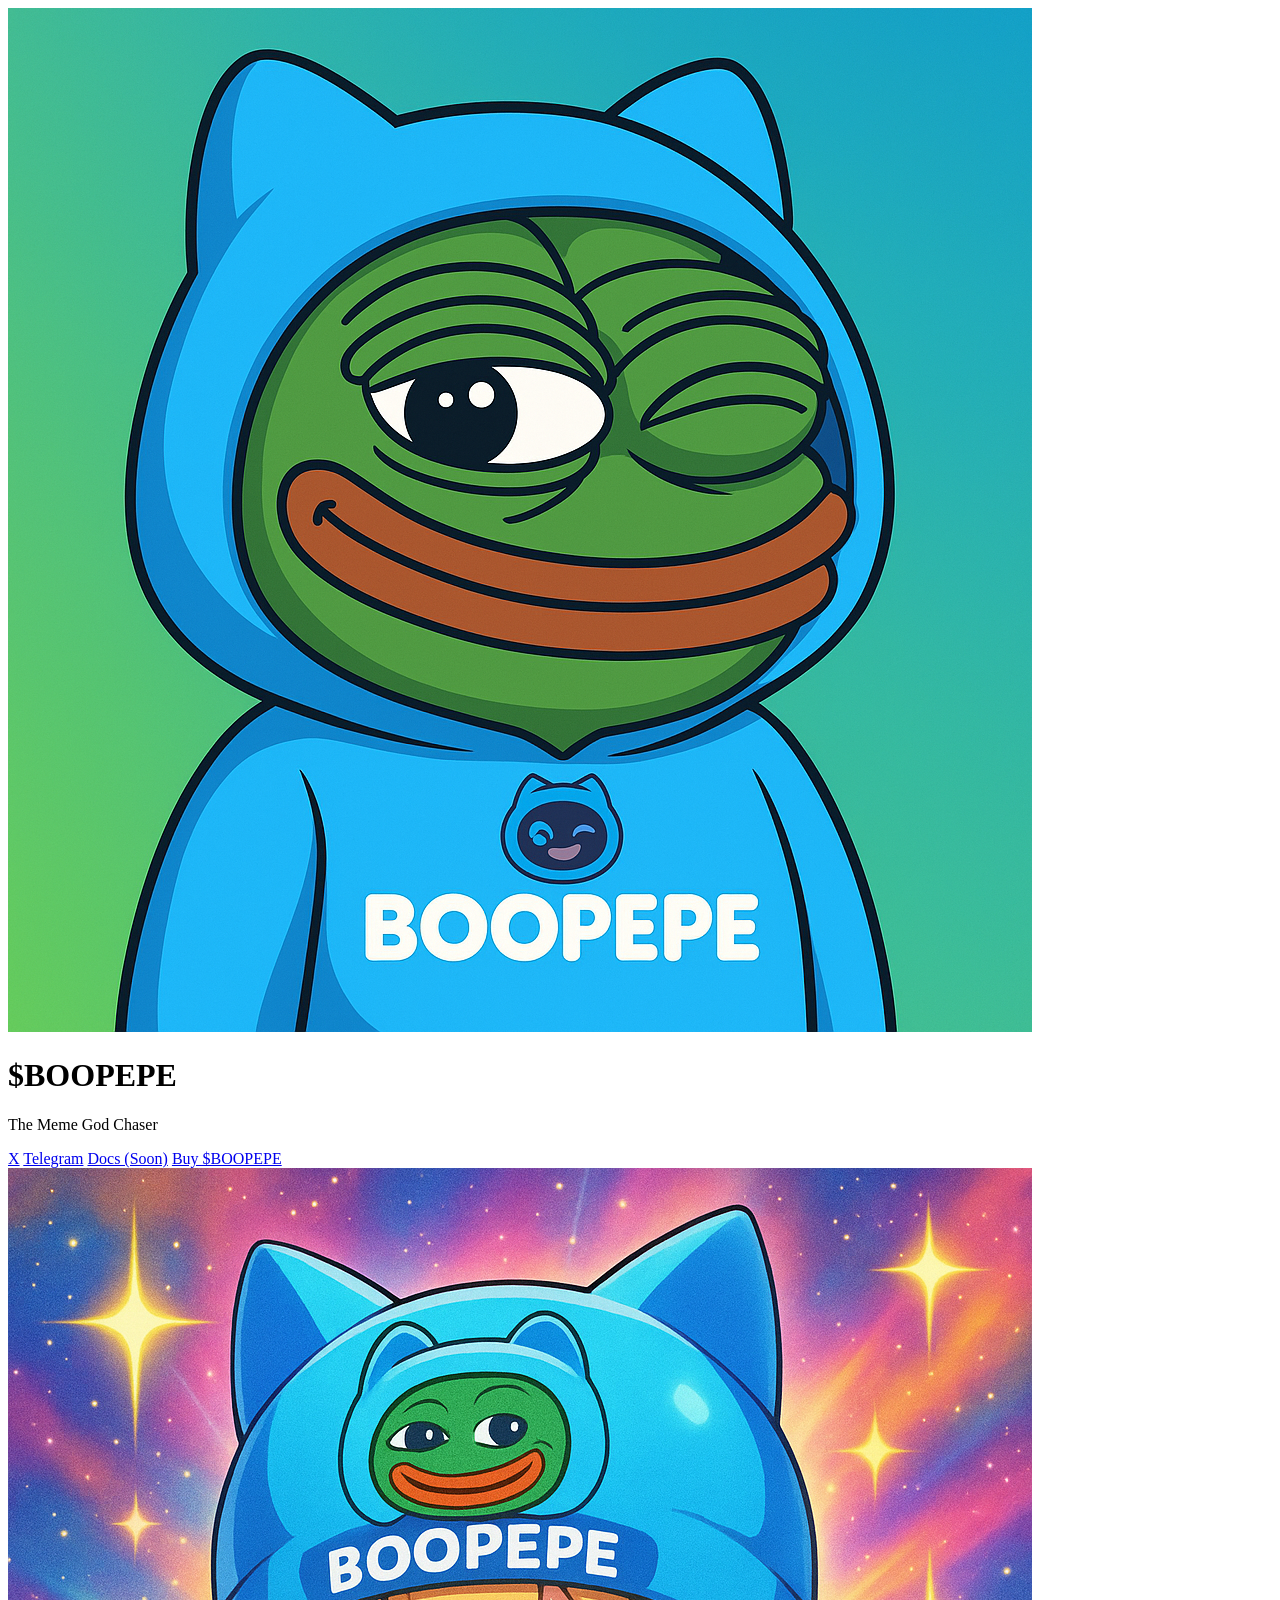
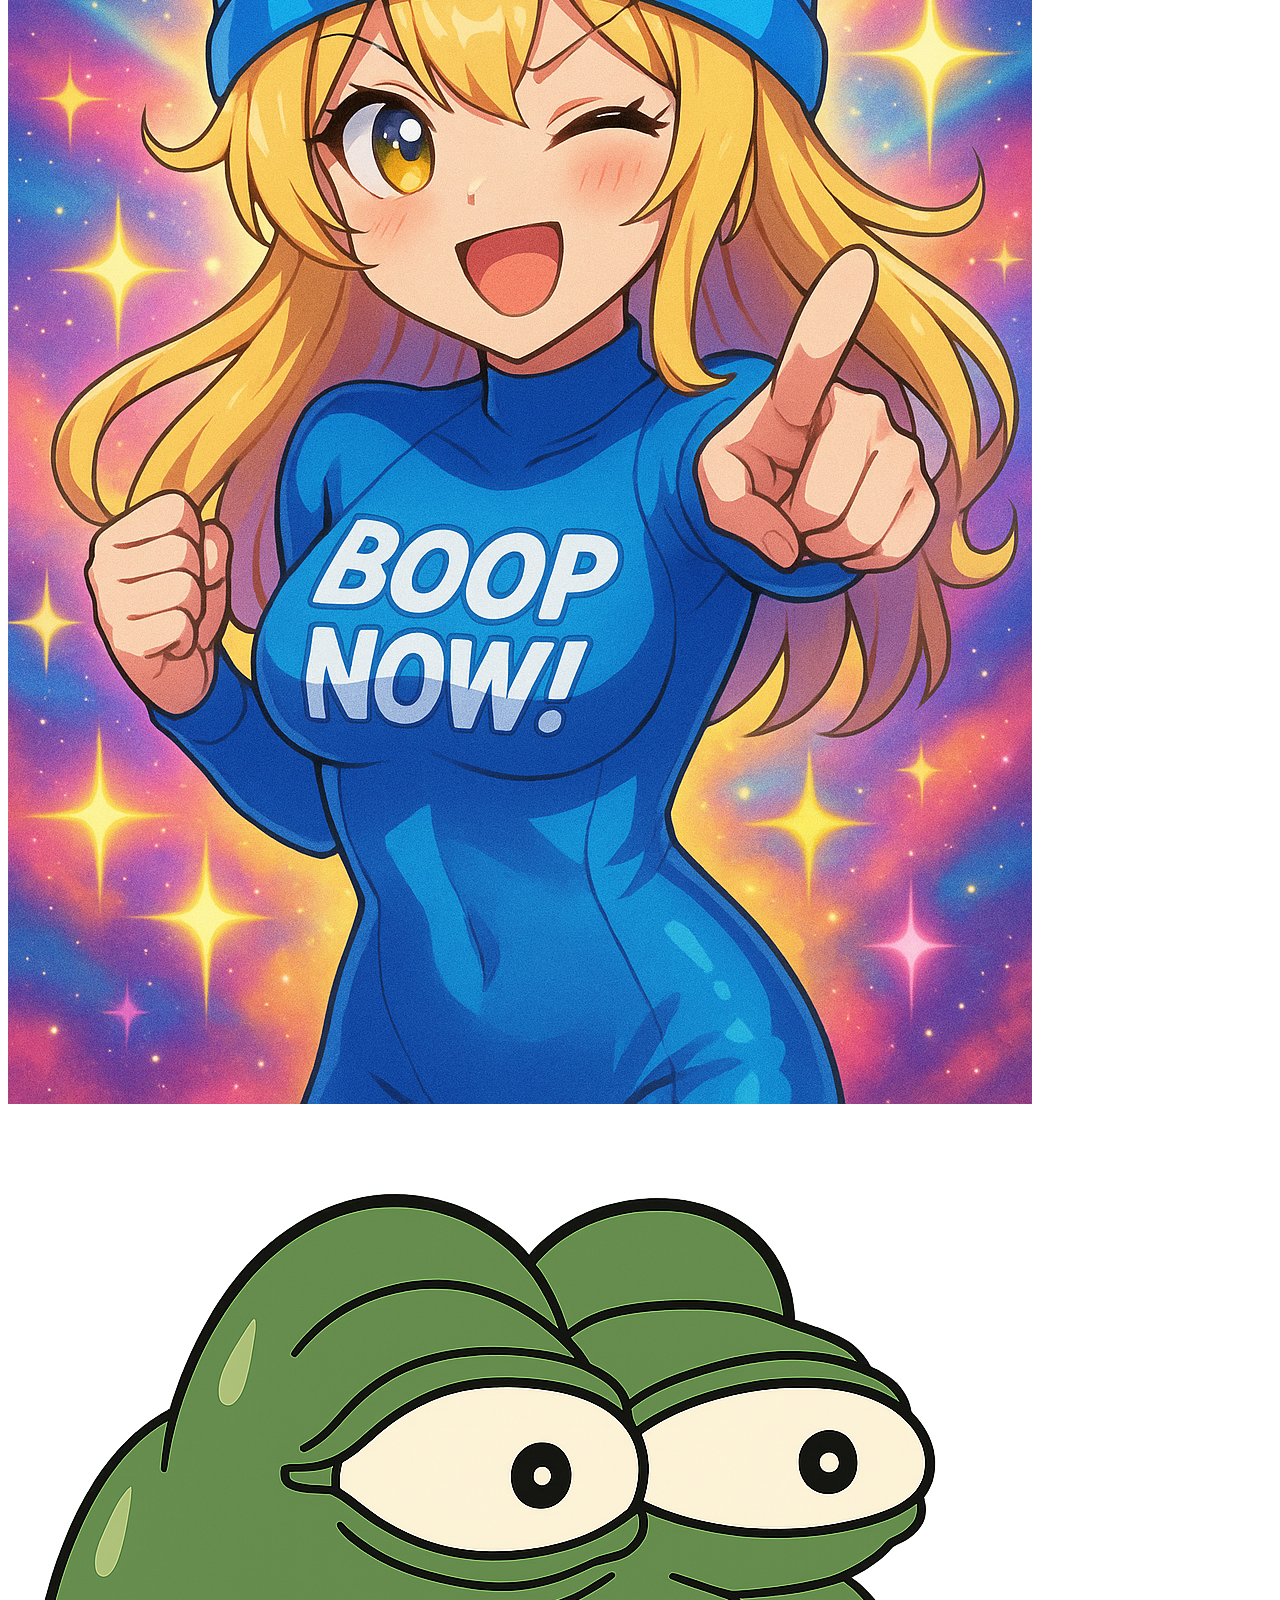
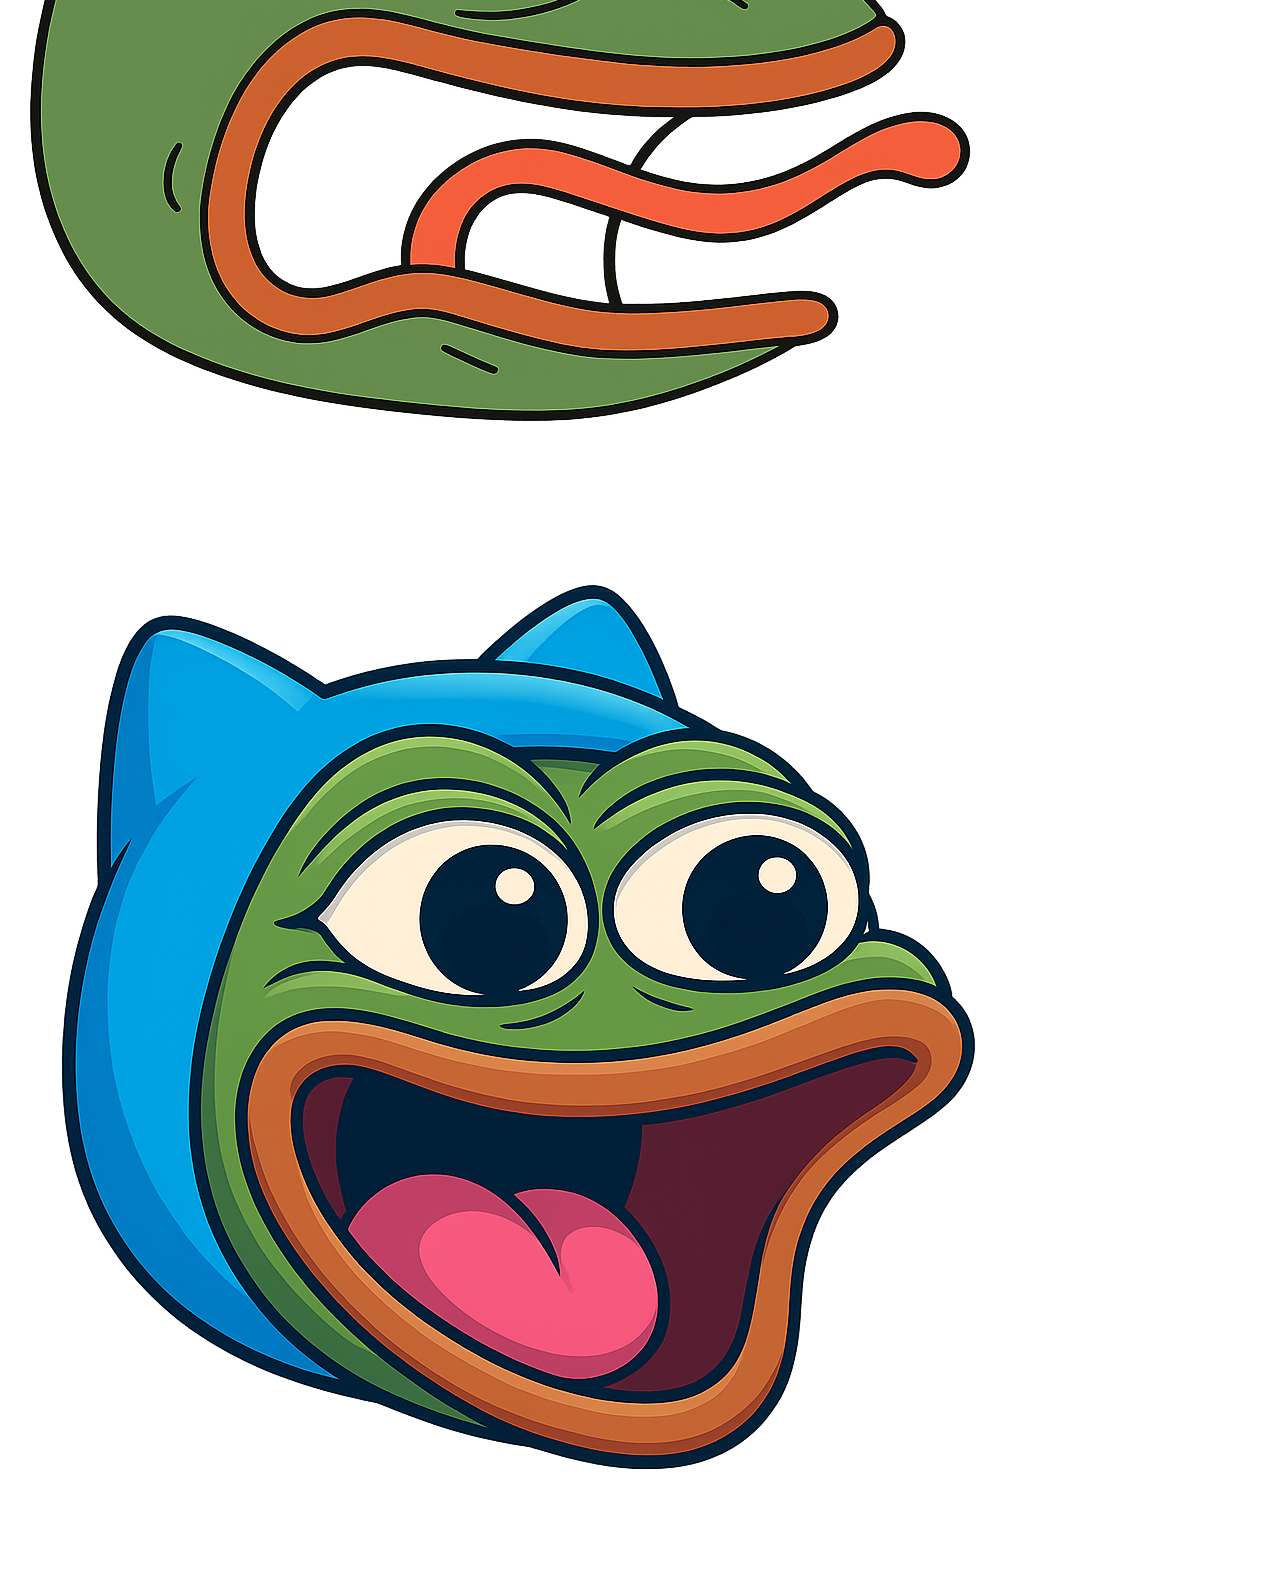
==== commit 1bb75b20: "Update index.html" ====
--- a/index.html
+++ b/index.html
@@ -1,71 +1,71 @@
 <!DOCTYPE html>
 <html lang="en">
-
 <head>
   <meta charset="UTF-8" />
   <meta name="viewport" content="width=device-width, initial-scale=1.0" />
-  <title>BOOPEPE - The Meme God Chaser</title>
+  <title>$BOOPEPE</title>
   <link rel="stylesheet" href="style.css" />
 </head>
-
 <body>
   <div class="container">
     <header>
-      <img src="avatar.png" alt="BOOPEPE Avatar" class="avatar" />
+      <img src="avatar.png" alt="$BOOPEPE Avatar" class="avatar" />
       <h1>$BOOPEPE</h1>
       <p class="subtitle">The Meme God Chaser</p>
-    </header>
-
-    <section class="cta">
-      <div class="info-box">
-        <p><strong>Contract Address:</strong></p>
-        <code class="ca">0x1234567890ABCDEF1234567890ABCDEF12345678</code>
-      </div>
       <div class="links">
         <a href="https://x.com/BOOPEPExyz" target="_blank">X</a>
         <a href="https://t.me/boopepeportal" target="_blank">Telegram</a>
-        <a href="#" target="_blank" class="soon">Docs (Soon)</a>
-        <a href="https://boop.fun" target="_blank" class="boop-button">Buy $BOOPEPE</a>
+        <a href="#">Docs (Soon)</a>
+        <a href="#">Buy $BOOPEPE</a>
       </div>
-    </section>
+    </header>
 
-    <section class="main-banner">
-      <img src="main-banner.png" alt="Main Meme Banner" class="banner" />
-    </section>
+    <main>
+      <img src="main-banner.png" alt="Main Banner" class="main-banner" />
+    </main>
   </div>
 
-  <img src="poopepeeat.png" id="poopepeeat" class="runner" />
-  <img src="peperun.png" id="peperun" class="runner" />
-
-  <audio id="bonkSound" src="bonk.mp3" preload="auto"></audio>
+  <!-- Animated Meme Characters -->
+  <img src="peperun.png" class="character" id="peperun" alt="Pepe Running" />
+  <img src="poopepeeat.png" class="character" id="poopepeeat" alt="Poopepe Chasing" />
+  <audio id="bonk" src="bonk.mp3" preload="auto"></audio>
 
   <script>
-    const pepe = document.getElementById('peperun');
-    const poopepe = document.getElementById('poopepeeat');
-    const bonkSound = document.getElementById('bonkSound');
+    const pepe = document.getElementById("peperun");
+    const poopepe = document.getElementById("poopepeeat");
+    const bonkSound = document.getElementById("bonk");
 
-    document.addEventListener('mousemove', (e) => {
-      pepe.style.left = `${e.clientX}px`;
-      pepe.style.top = `${e.clientY}px`;
+    let pepeX = 100, pepeY = 100;
+    let poopepeX = 50, poopepeY = 50;
+
+    document.addEventListener("mousemove", (e) => {
+      pepeX = e.clientX;
+      pepeY = e.clientY;
     });
 
-    function follow() {
-      const px = parseInt(pepe.style.left || 0);
-      const py = parseInt(pepe.style.top || 0);
-      const cx = parseInt(poopepe.style.left || 0);
-      const cy = parseInt(poopepe.style.top || 0);
-      const dx = (px - cx) * 0.05;
-      const dy = (py - cy) * 0.05;
+    function animate() {
+      const currentX = parseFloat(pepe.style.left) || 0;
+      const currentY = parseFloat(pepe.style.top) || 0;
+      const dx = pepeX - currentX;
+      const dy = pepeY - currentY;
+      pepe.style.left = currentX + dx * 0.2 + "px";
+      pepe.style.top = currentY + dy * 0.2 + "px";
 
-      poopepe.style.left = `${cx + dx}px`;
-      poopepe.style.top = `${cy + dy}px`;
+      const pX = parseFloat(poopepe.style.left) || 0;
+      const pY = parseFloat(poopepe.style.top) || 0;
+      const pdx = (parseFloat(pepe.style.left) || 0) - pX;
+      const pdy = (parseFloat(pepe.style.top) || 0) - pY;
+      poopepe.style.left = pX + pdx * 0.1 + "px";
+      poopepe.style.top = pY + pdy * 0.1 + "px";
 
-      if (Math.abs(dx) < 5 && Math.abs(dy) < 5) bonkSound.play();
+      const dist = Math.sqrt(pdx * pdx + pdy * pdy);
+      if (dist < 40) {
+        bonkSound.play();
+      }
 
-      requestAnimationFrame(follow);
+      requestAnimationFrame(animate);
     }
-    follow();
+    animate();
   </script>
 </body>
-
 </html>
--- a/style.css
+++ b/style.css
@@ -1,73 +1,71 @@
-body {
-  margin: 0;
-  font-family: 'Comic Sans MS', sans-serif;
-  background: linear-gradient(to bottom right, #0f0f1a, #1a1a2e);
-  color: white;
-  overflow-x: hidden;
-}
+<!DOCTYPE html>
+<html lang="en">
 
-.container {
-  max-width: 900px;
-  margin: 0 auto;
-  padding: 2rem;
-}
+<head>
+  <meta charset="UTF-8" />
+  <meta name="viewport" content="width=device-width, initial-scale=1.0" />
+  <title>BOOPEPE - The Meme God Chaser</title>
+  <link rel="stylesheet" href="style.css" />
+</head>
 
-header {
-  text-align: center;
-  margin-bottom: 2rem;
-}
+<body>
+  <div class="container">
+    <header>
+      <img src="avatar.png" alt="BOOPEPE Avatar" class="avatar" />
+      <h1>$BOOPEPE</h1>
+      <p class="subtitle">The Meme God Chaser</p>
+    </header>
 
-.avatar {
-  width: 100px;
-  border-radius: 50%;
-  border: 3px solid white;
-  box-shadow: 0 0 10px rgba(255, 255, 255, 0.5);
-}
+    <section class="cta">
+      <div class="info-box">
+        <p><strong>Contract Address:</strong></p>
+        <code class="ca">0x1234567890ABCDEF1234567890ABCDEF12345678</code>
+      </div>
+      <div class="links">
+        <a href="https://x.com/BOOPEPExyz" target="_blank">X</a>
+        <a href="https://t.me/boopepeportal" target="_blank">Telegram</a>
+        <a href="#" target="_blank" class="soon">Docs (Soon)</a>
+        <a href="https://boop.fun" target="_blank" class="boop-button">Buy $BOOPEPE</a>
+      </div>
+    </section>
 
-h1 {
-  font-size: 2.5rem;
-  margin: 0.5rem 0;
-}
+    <section class="main-banner">
+      <img src="main-banner.png" alt="Main Meme Banner" class="banner" />
+    </section>
+  </div>
 
-.subtitle {
-  color: #ccc;
-  margin-bottom: 1rem;
-  font-style: italic;
-}
+  <img src="poopepeeat.png" id="poopepeeat" class="runner" />
+  <img src="peperun.png" id="peperun" class="runner" />
 
-.links a {
-  margin: 0 0.75rem;
-  color: #00eaff;
-  font-weight: bold;
-  text-decoration: none;
-  font-size: 1.1rem;
-}
+  <audio id="bonkSound" src="bonk.mp3" preload="auto"></audio>
 
-.main-banner {
-  width: 100%;
-  border-radius: 1rem;
-  box-shadow: 0 0 20px rgba(255, 255, 255, 0.1);
-}
+  <script>
+    const pepe = document.getElementById('peperun');
+    const poopepe = document.getElementById('poopepeeat');
+    const bonkSound = document.getElementById('bonkSound');
 
-.character {
-  position: fixed;
-  width: 80px;
-  height: auto;
-  pointer-events: none;
-  z-index: 99;
-}
+    document.addEventListener('mousemove', (e) => {
+      pepe.style.left = `${e.clientX}px`;
+      pepe.style.top = `${e.clientY}px`;
+    });
 
-@media screen and (max-width: 600px) {
-  h1 {
-    font-size: 2rem;
-  }
+    function follow() {
+      const px = parseInt(pepe.style.left || 0);
+      const py = parseInt(pepe.style.top || 0);
+      const cx = parseInt(poopepe.style.left || 0);
+      const cy = parseInt(poopepe.style.top || 0);
+      const dx = (px - cx) * 0.05;
+      const dy = (py - cy) * 0.05;
 
-  .links a {
-    display: block;
-    margin: 0.5rem 0;
-  }
+      poopepe.style.left = `${cx + dx}px`;
+      poopepe.style.top = `${cy + dy}px`;
 
-  .main-banner {
-    border-radius: 0.5rem;
-  }
-}
+      if (Math.abs(dx) < 5 && Math.abs(dy) < 5) bonkSound.play();
+
+      requestAnimationFrame(follow);
+    }
+    follow();
+  </script>
+</body>
+
+</html>
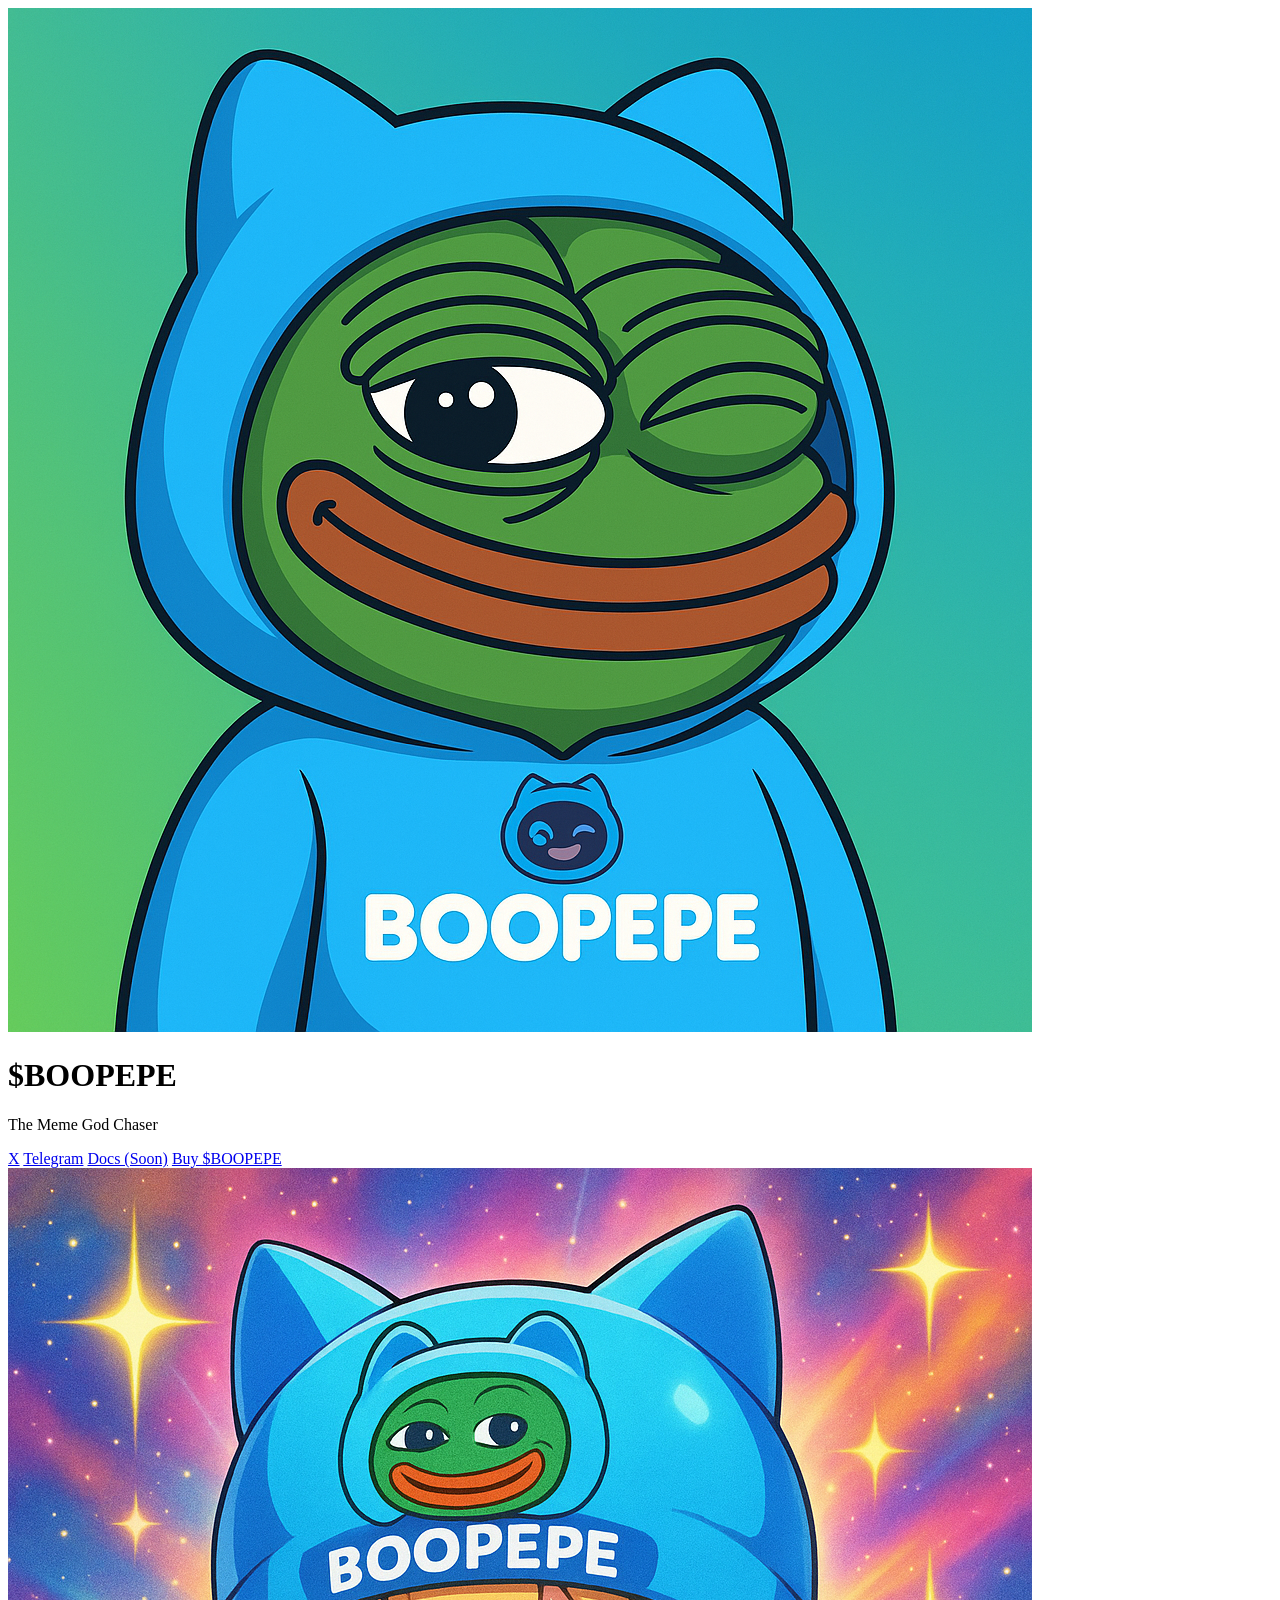
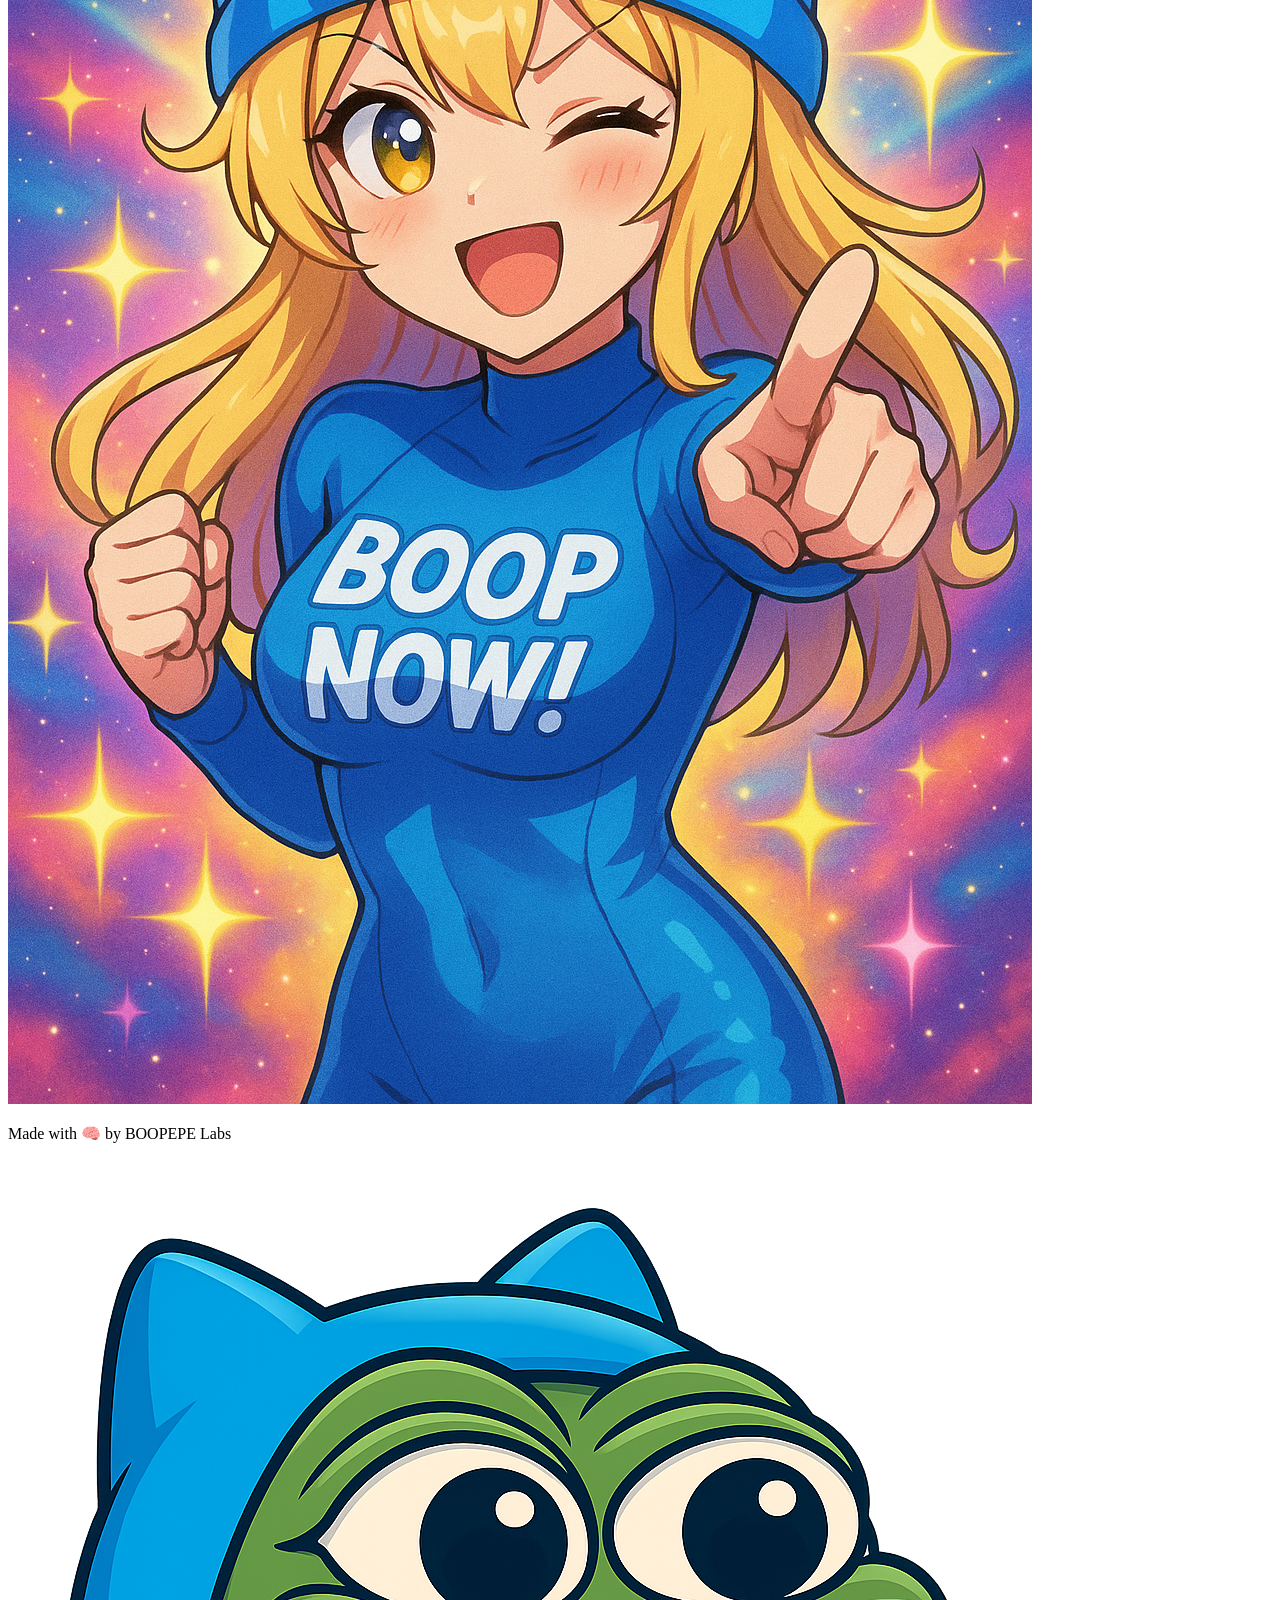
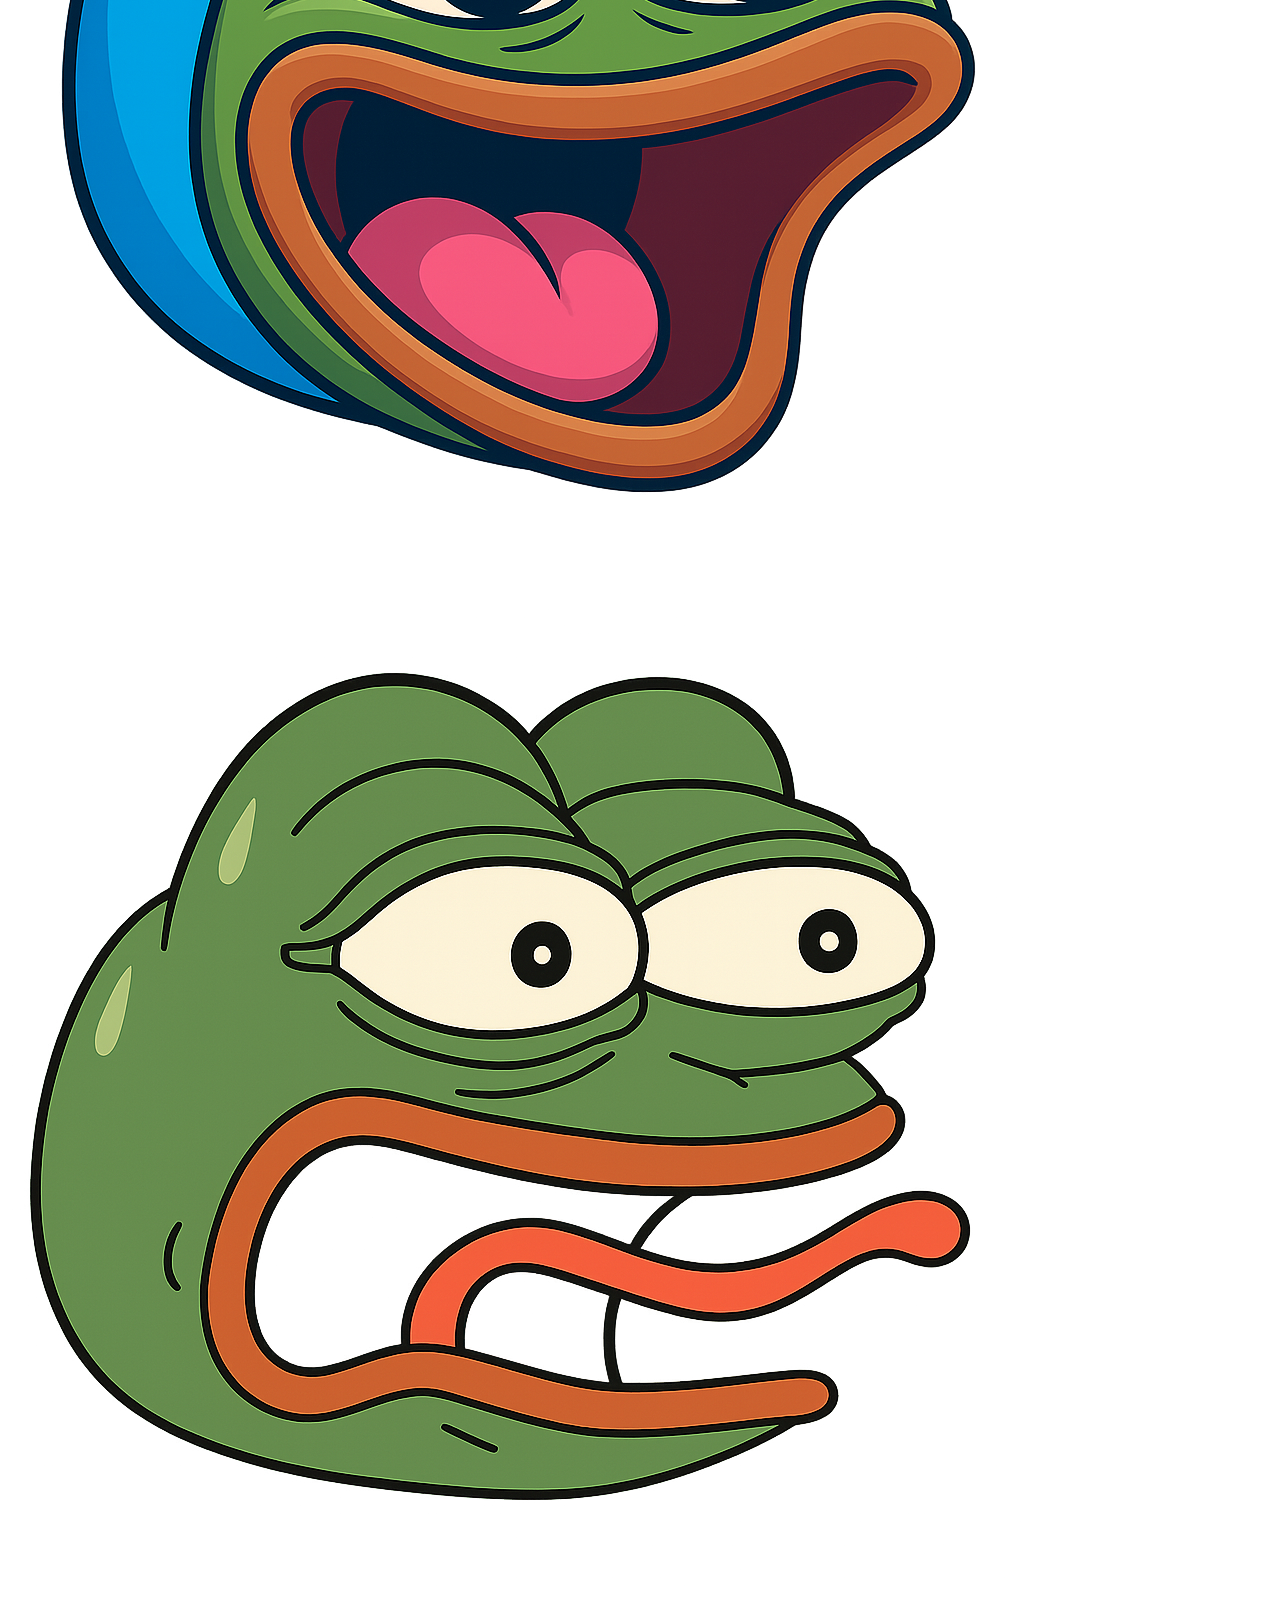
==== commit 21fb3af1: "Update index.html" ====
--- a/index.html
+++ b/index.html
@@ -7,65 +7,48 @@
   <link rel="stylesheet" href="style.css" />
 </head>
 <body>
-  <div class="container">
-    <header>
-      <img src="avatar.png" alt="$BOOPEPE Avatar" class="avatar" />
-      <h1>$BOOPEPE</h1>
-      <p class="subtitle">The Meme God Chaser</p>
-      <div class="links">
-        <a href="https://x.com/BOOPEPExyz" target="_blank">X</a>
-        <a href="https://t.me/boopepeportal" target="_blank">Telegram</a>
-        <a href="#">Docs (Soon)</a>
-        <a href="#">Buy $BOOPEPE</a>
-      </div>
-    </header>
+  <header>
+    <img src="avatar.png" alt="BOOPEPE Avatar" class="avatar" />
+    <h1>$BOOPEPE</h1>
+    <p class="tagline">The Meme God Chaser</p>
+    <nav>
+      <a href="https://x.com" target="_blank">X</a>
+      <a href="https://t.me" target="_blank">Telegram</a>
+      <a href="#" target="_blank">Docs (Soon)</a>
+      <a href="https://boop.fun" target="_blank">Buy $BOOPEPE</a>
+    </nav>
+  </header>
 
-    <main>
-      <img src="main-banner.png" alt="Main Banner" class="main-banner" />
-    </main>
-  </div>
+  <section class="main-section">
+    <img src="main-banner.png" alt="Main Meme Banner" class="main-banner" />
+  </section>
 
-  <!-- Animated Meme Characters -->
-  <img src="peperun.png" class="character" id="peperun" alt="Pepe Running" />
-  <img src="poopepeeat.png" class="character" id="poopepeeat" alt="Poopepe Chasing" />
-  <audio id="bonk" src="bonk.mp3" preload="auto"></audio>
+  <footer>
+    <p>Made with 🧠 by BOOPEPE Labs</p>
+  </footer>
+
+  <audio id="bonk-sound" src="bonk.mp3" preload="auto"></audio>
+  <img id="poopepeeat" src="poopepeeat.png" alt="Poopepe Chaser" class="chaser" />
+  <img id="peperun" src="peperun.png" alt="Pepe Runner" class="runner" />
 
   <script>
-    const pepe = document.getElementById("peperun");
-    const poopepe = document.getElementById("poopepeeat");
-    const bonkSound = document.getElementById("bonk");
+    const pepe = document.getElementById('peperun');
+    const poopepe = document.getElementById('poopepeeat');
+    const bonkSound = document.getElementById('bonk-sound');
 
-    let pepeX = 100, pepeY = 100;
-    let poopepeX = 50, poopepeY = 50;
+    document.addEventListener('mousemove', (e) => {
+      const x = e.clientX;
+      const y = e.clientY;
+      pepe.style.left = x + 'px';
+      pepe.style.top = y + 'px';
+      const dx = (x - poopepe.offsetLeft) * 0.02;
+      const dy = (y - poopepe.offsetTop) * 0.02;
+      poopepe.style.left = poopepe.offsetLeft + dx + 'px';
+      poopepe.style.top = poopepe.offsetTop + dy + 'px';
 
-    document.addEventListener("mousemove", (e) => {
-      pepeX = e.clientX;
-      pepeY = e.clientY;
+      const distance = Math.hypot(pepe.offsetLeft - poopepe.offsetLeft, pepe.offsetTop - poopepe.offsetTop);
+      if (distance < 50) bonkSound.play();
     });
-
-    function animate() {
-      const currentX = parseFloat(pepe.style.left) || 0;
-      const currentY = parseFloat(pepe.style.top) || 0;
-      const dx = pepeX - currentX;
-      const dy = pepeY - currentY;
-      pepe.style.left = currentX + dx * 0.2 + "px";
-      pepe.style.top = currentY + dy * 0.2 + "px";
-
-      const pX = parseFloat(poopepe.style.left) || 0;
-      const pY = parseFloat(poopepe.style.top) || 0;
-      const pdx = (parseFloat(pepe.style.left) || 0) - pX;
-      const pdy = (parseFloat(pepe.style.top) || 0) - pY;
-      poopepe.style.left = pX + pdx * 0.1 + "px";
-      poopepe.style.top = pY + pdy * 0.1 + "px";
-
-      const dist = Math.sqrt(pdx * pdx + pdy * pdy);
-      if (dist < 40) {
-        bonkSound.play();
-      }
-
-      requestAnimationFrame(animate);
-    }
-    animate();
   </script>
 </body>
 </html>
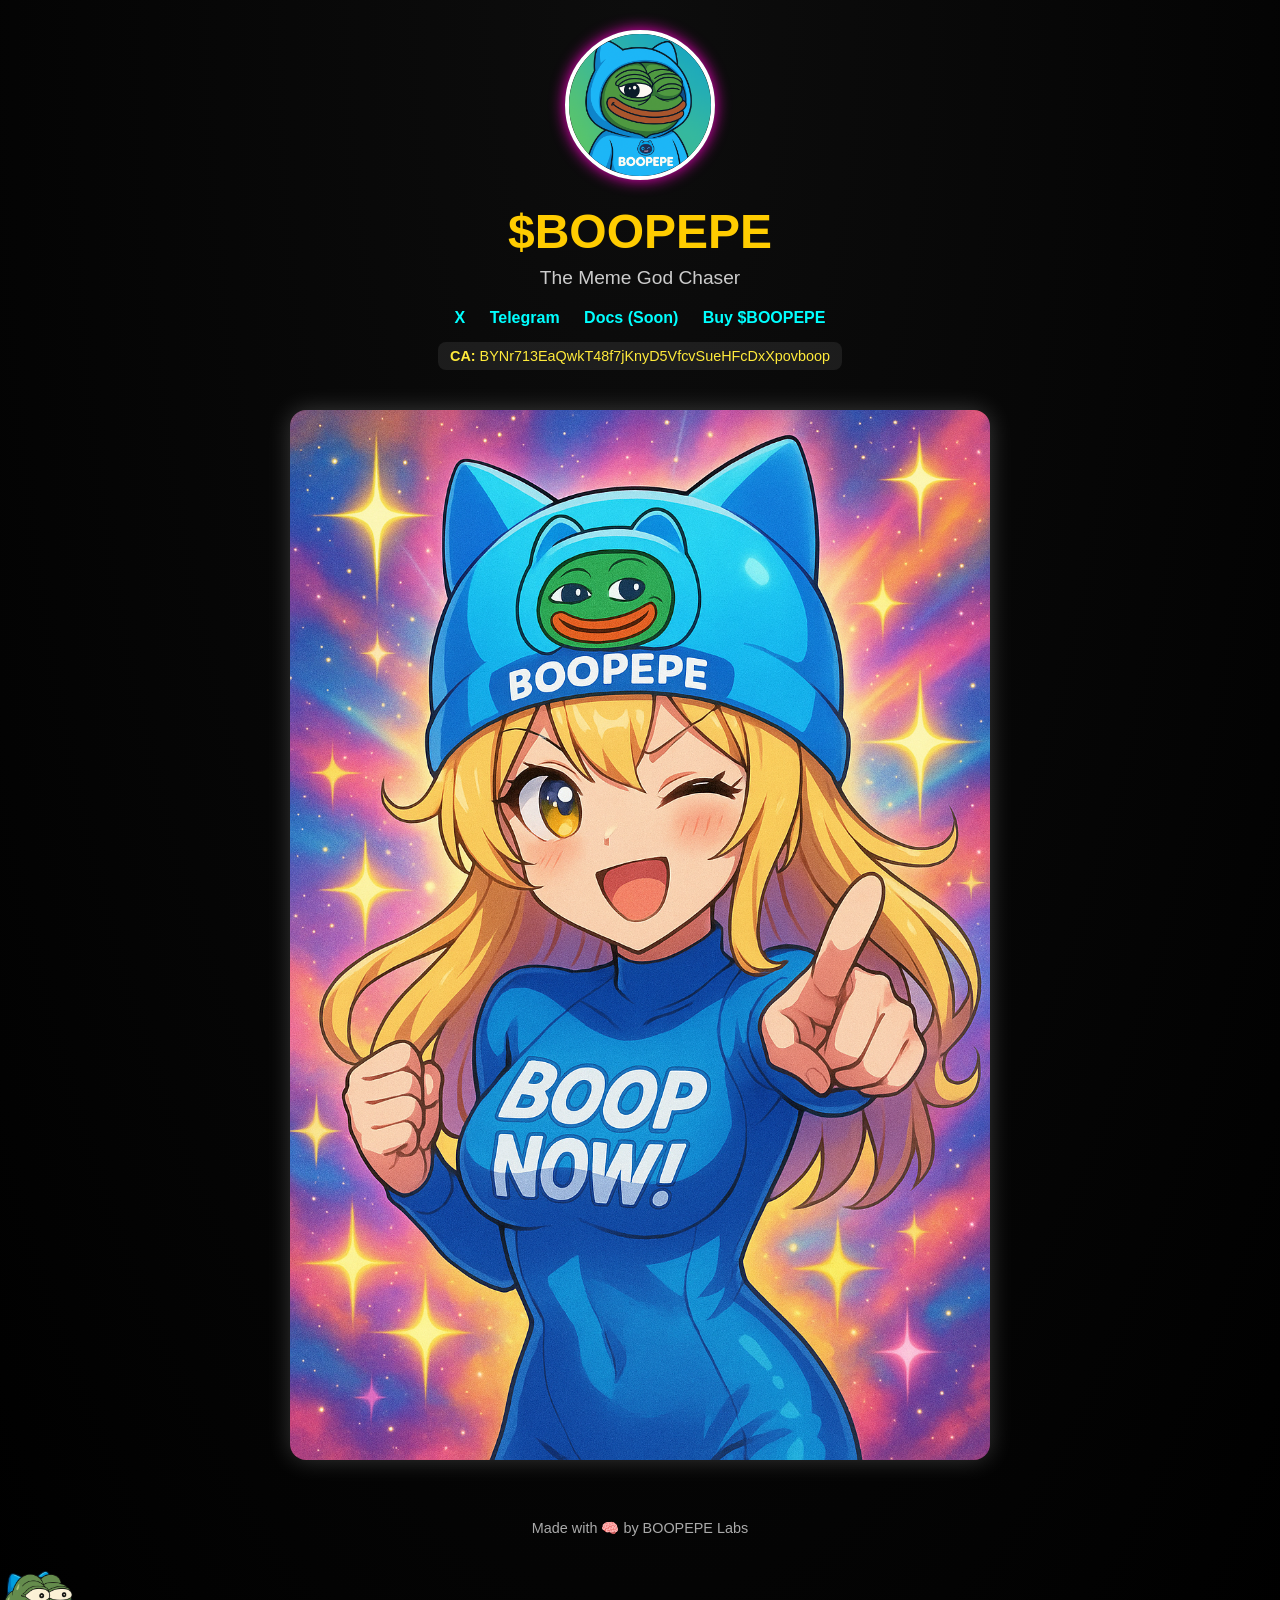
==== commit f7c488dd: "Update index.html" ====
--- a/index.html
+++ b/index.html
@@ -12,11 +12,14 @@
     <h1>$BOOPEPE</h1>
     <p class="tagline">The Meme God Chaser</p>
     <nav>
-      <a href="https://x.com" target="_blank">X</a>
-      <a href="https://t.me" target="_blank">Telegram</a>
+      <a href="https://x.com/BOOPEPExyz" target="_blank">X</a>
+      <a href="https://t.me/boopepememe" target="_blank">Telegram</a>
       <a href="#" target="_blank">Docs (Soon)</a>
-      <a href="https://boop.fun" target="_blank">Buy $BOOPEPE</a>
+      <a href="https://boopepe.xyz/" target="_blank">Buy $BOOPEPE</a>
     </nav>
+    <div class="contract-address">
+      <strong>CA:</strong> BYNr713EaQwkT48f7jKnyD5VfcvSueHFcDxXpovboop
+    </div>
   </header>
 
   <section class="main-section">
--- a/style.css
+++ b/style.css
@@ -1,71 +1,136 @@
-<!DOCTYPE html>
-<html lang="en">
+* {
+  box-sizing: border-box;
+  margin: 0;
+  padding: 0;
+}
 
-<head>
-  <meta charset="UTF-8" />
-  <meta name="viewport" content="width=device-width, initial-scale=1.0" />
-  <title>BOOPEPE - The Meme God Chaser</title>
-  <link rel="stylesheet" href="style.css" />
-</head>
+body {
+  font-family: 'Arial', sans-serif;
+  background: radial-gradient(ellipse at top, #0d0d0d, #000000);
+  color: #ffffff;
+  overflow-x: hidden;
+  min-height: 100vh;
+  padding-bottom: 60px;
+}
 
-<body>
-  <div class="container">
-    <header>
-      <img src="avatar.png" alt="BOOPEPE Avatar" class="avatar" />
-      <h1>$BOOPEPE</h1>
-      <p class="subtitle">The Meme God Chaser</p>
-    </header>
+header {
+  text-align: center;
+  padding: 30px 20px 10px;
+}
 
-    <section class="cta">
-      <div class="info-box">
-        <p><strong>Contract Address:</strong></p>
-        <code class="ca">0x1234567890ABCDEF1234567890ABCDEF12345678</code>
-      </div>
-      <div class="links">
-        <a href="https://x.com/BOOPEPExyz" target="_blank">X</a>
-        <a href="https://t.me/boopepeportal" target="_blank">Telegram</a>
-        <a href="#" target="_blank" class="soon">Docs (Soon)</a>
-        <a href="https://boop.fun" target="_blank" class="boop-button">Buy $BOOPEPE</a>
-      </div>
-    </section>
+.avatar {
+  width: 120px;
+  height: 120px;
+  border-radius: 50%;
+  border: 4px solid #fff;
+  box-shadow: 0 0 15px #ff00cc;
+  margin-bottom: 20px;
+}
 
-    <section class="main-banner">
-      <img src="main-banner.png" alt="Main Meme Banner" class="banner" />
-    </section>
-  </div>
+h1 {
+  font-size: 2.2rem;
+  color: #ffcc00;
+  margin-bottom: 8px;
+}
 
-  <img src="poopepeeat.png" id="poopepeeat" class="runner" />
-  <img src="peperun.png" id="peperun" class="runner" />
+.tagline {
+  font-size: 1.2rem;
+  color: #ccc;
+  margin-bottom: 20px;
+}
 
-  <audio id="bonkSound" src="bonk.mp3" preload="auto"></audio>
+nav {
+  margin-top: 10px;
+}
 
-  <script>
-    const pepe = document.getElementById('peperun');
-    const poopepe = document.getElementById('poopepeeat');
-    const bonkSound = document.getElementById('bonkSound');
+nav a {
+  margin: 0 10px;
+  color: #00ffff;
+  text-decoration: none;
+  font-weight: bold;
+  transition: color 0.2s;
+}
 
-    document.addEventListener('mousemove', (e) => {
-      pepe.style.left = `${e.clientX}px`;
-      pepe.style.top = `${e.clientY}px`;
-    });
+nav a:hover {
+  color: #ff00cc;
+}
 
-    function follow() {
-      const px = parseInt(pepe.style.left || 0);
-      const py = parseInt(pepe.style.top || 0);
-      const cx = parseInt(poopepe.style.left || 0);
-      const cy = parseInt(poopepe.style.top || 0);
-      const dx = (px - cx) * 0.05;
-      const dy = (py - cy) * 0.05;
+.contract-address {
+  margin-top: 15px;
+  font-size: 0.9rem;
+  background: rgba(255, 255, 255, 0.08);
+  padding: 6px 12px;
+  border-radius: 8px;
+  display: inline-block;
+  color: #ffeb3b;
+}
 
-      poopepe.style.left = `${cx + dx}px`;
-      poopepe.style.top = `${cy + dy}px`;
+.main-section {
+  display: flex;
+  justify-content: center;
+  align-items: center;
+  margin: 30px 20px;
+}
 
-      if (Math.abs(dx) < 5 && Math.abs(dy) < 5) bonkSound.play();
+.main-banner {
+  max-width: 100%;
+  height: auto;
+  border-radius: 16px;
+  box-shadow: 0 0 25px rgba(255, 255, 255, 0.2);
+}
 
-      requestAnimationFrame(follow);
-    }
-    follow();
-  </script>
-</body>
+footer {
+  text-align: center;
+  padding: 30px 10px;
+  font-size: 0.9rem;
+  color: #aaa;
+}
 
-</html>
+.runner, .chaser {
+  position: fixed;
+  width: 60px;
+  height: 60px;
+  pointer-events: none;
+  z-index: 1000;
+}
+
+@media (min-width: 768px) {
+  .avatar {
+    width: 150px;
+    height: 150px;
+  }
+
+  h1 {
+    font-size: 3rem;
+  }
+
+  .main-banner {
+    max-width: 700px;
+  }
+
+  .runner, .chaser {
+    width: 80px;
+    height: 80px;
+  }
+}
+
+@media (max-width: 480px) {
+  .tagline {
+    font-size: 1rem;
+  }
+
+  nav {
+    display: flex;
+    flex-direction: column;
+    gap: 8px;
+    margin-top: 15px;
+  }
+
+  nav a {
+    font-size: 1rem;
+  }
+
+  .main-section {
+    margin: 20px 10px;
+  }
+}
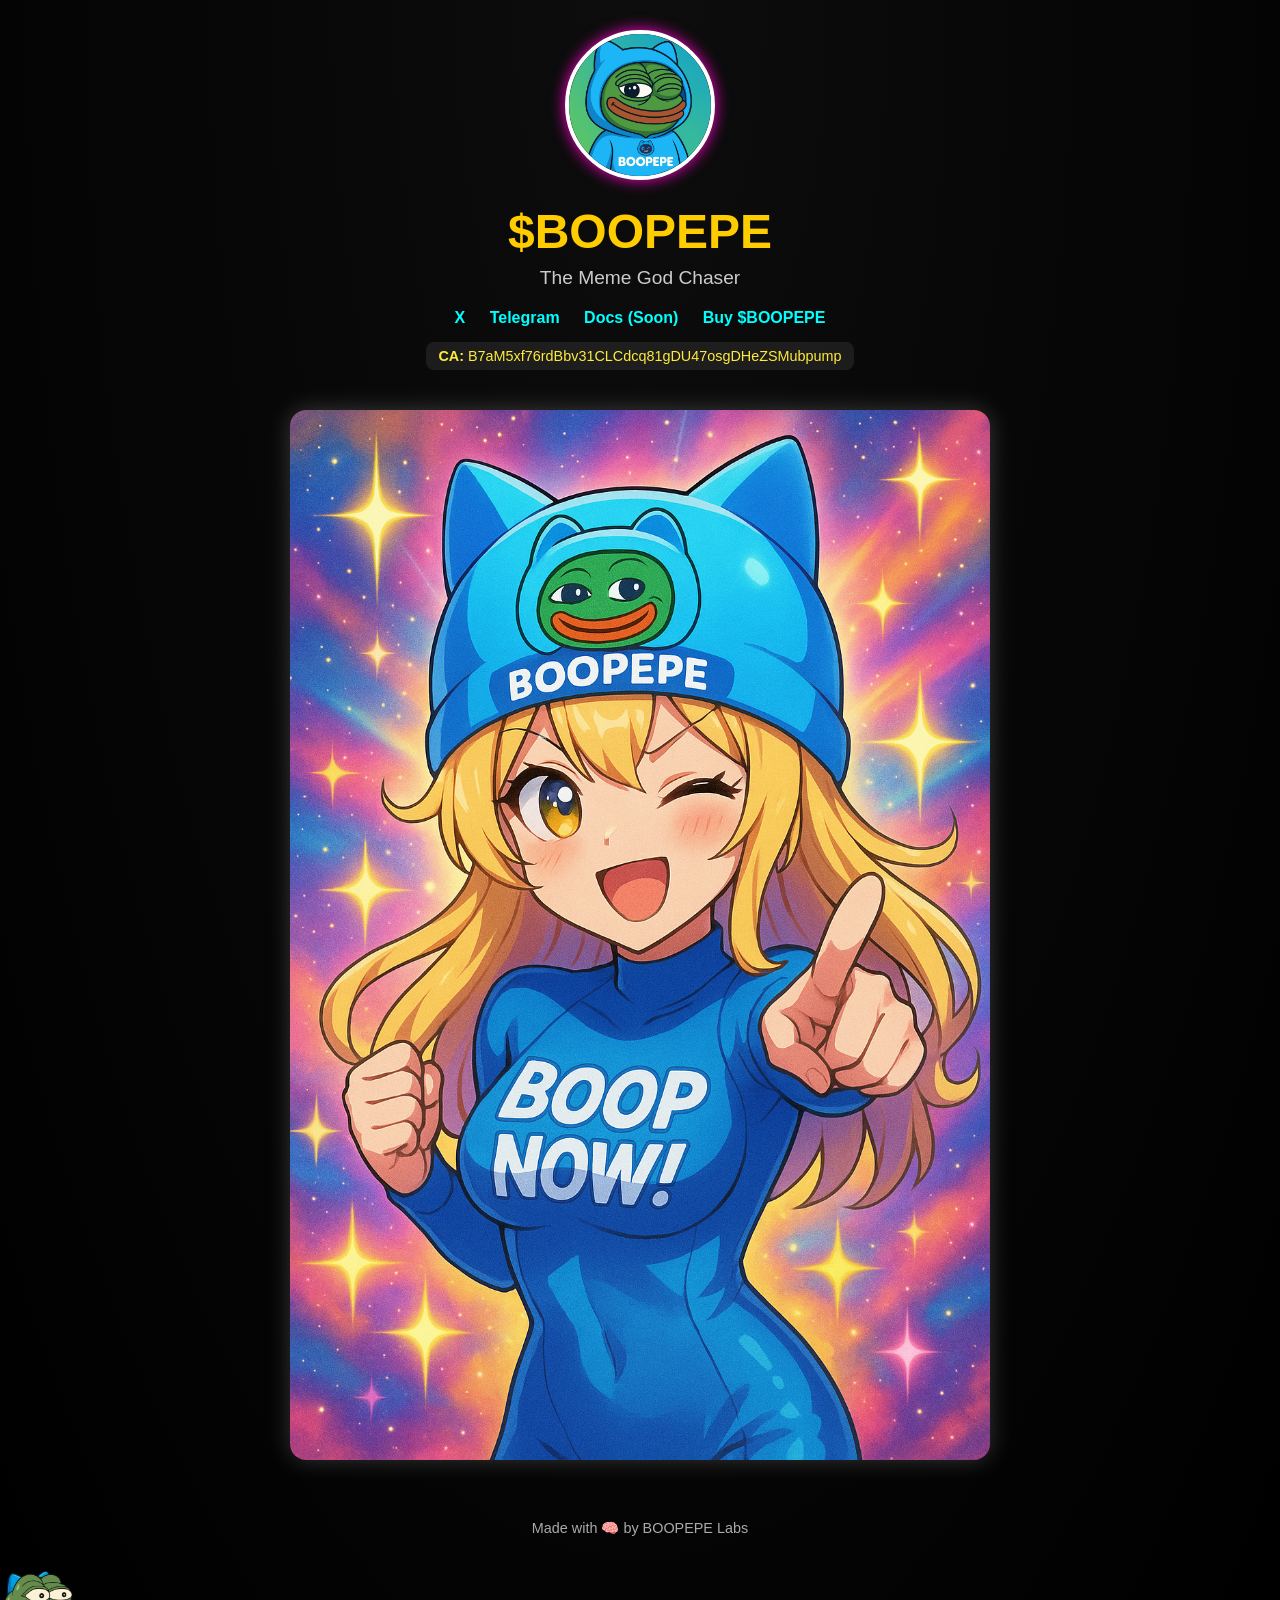
==== commit 25948e21: "Update index.html" ====
--- a/index.html
+++ b/index.html
@@ -18,7 +18,7 @@
       <a href="https://boopepe.xyz/" target="_blank">Buy $BOOPEPE</a>
     </nav>
     <div class="contract-address">
-      <strong>CA:</strong> BYNr713EaQwkT48f7jKnyD5VfcvSueHFcDxXpovboop
+      <strong>CA:</strong> B7aM5xf76rdBbv31CLCdcq81gDU47osgDHeZSMubpump
     </div>
   </header>
 
